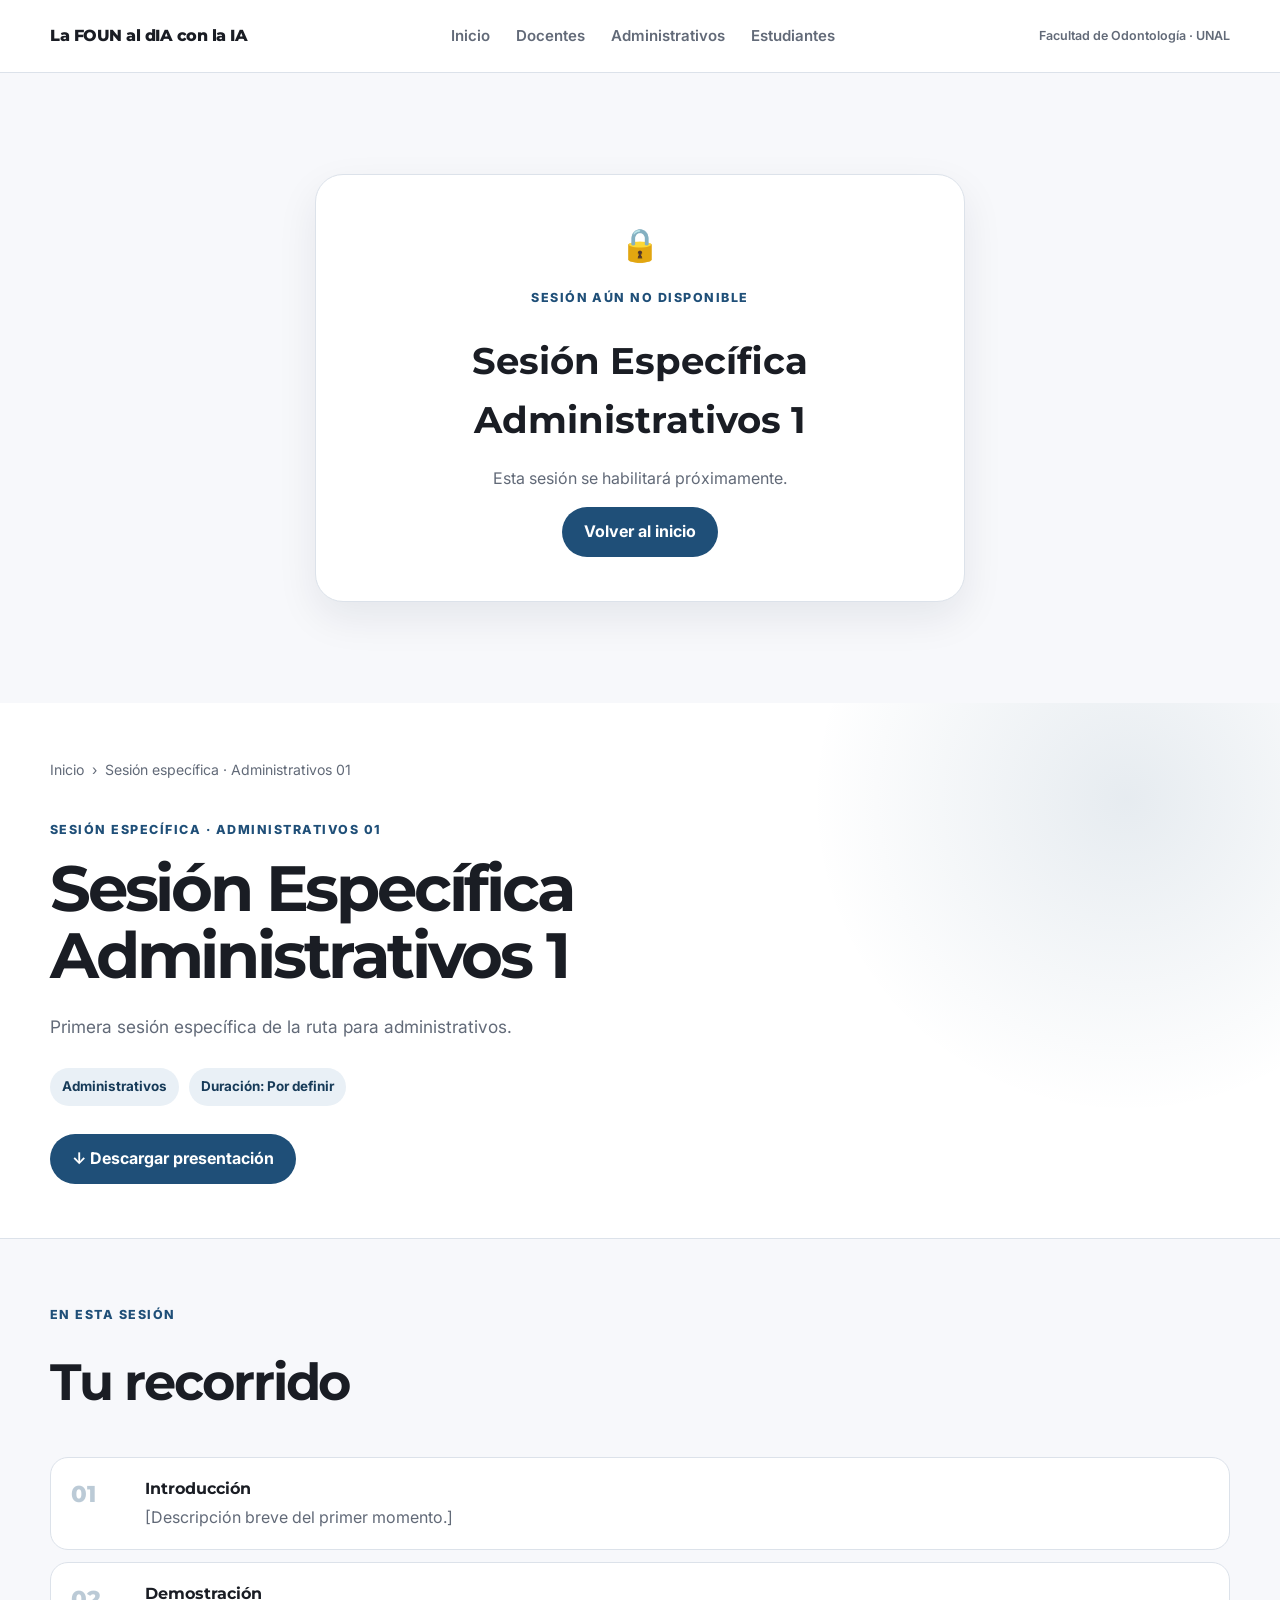
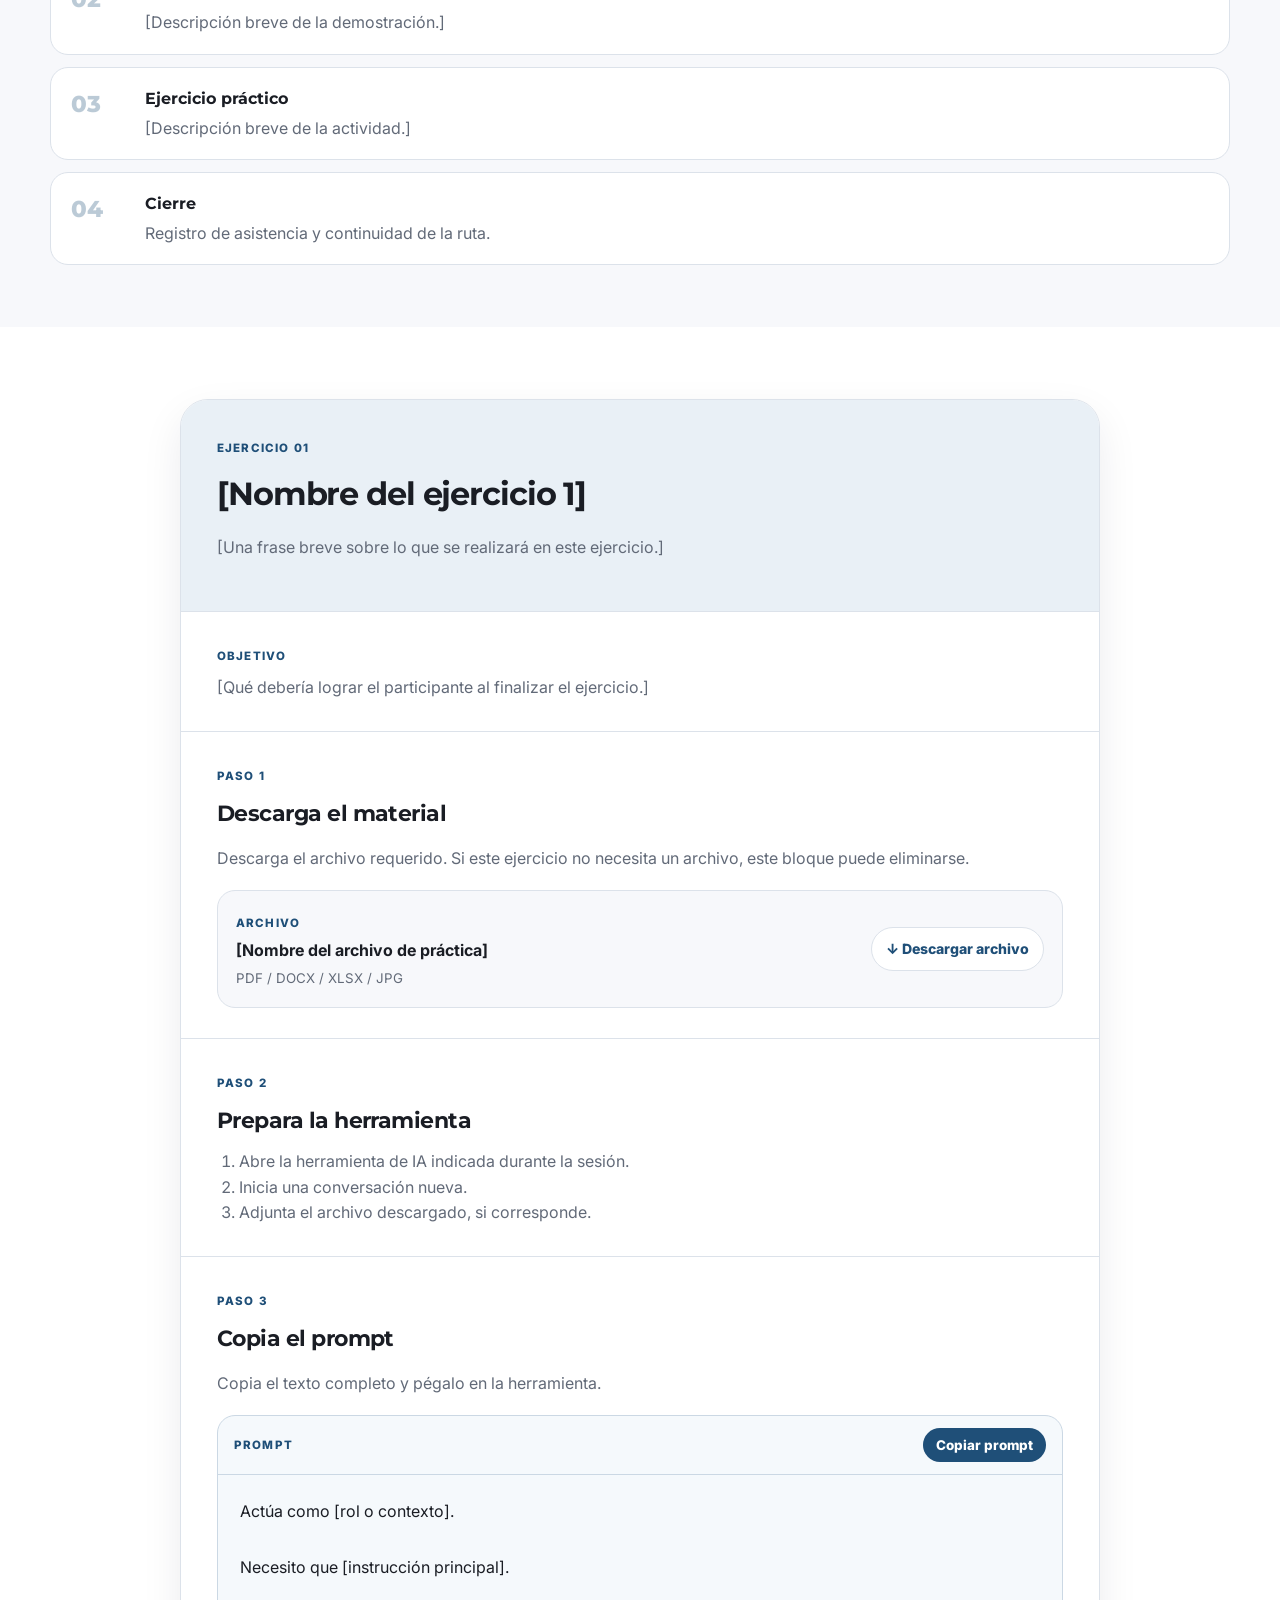
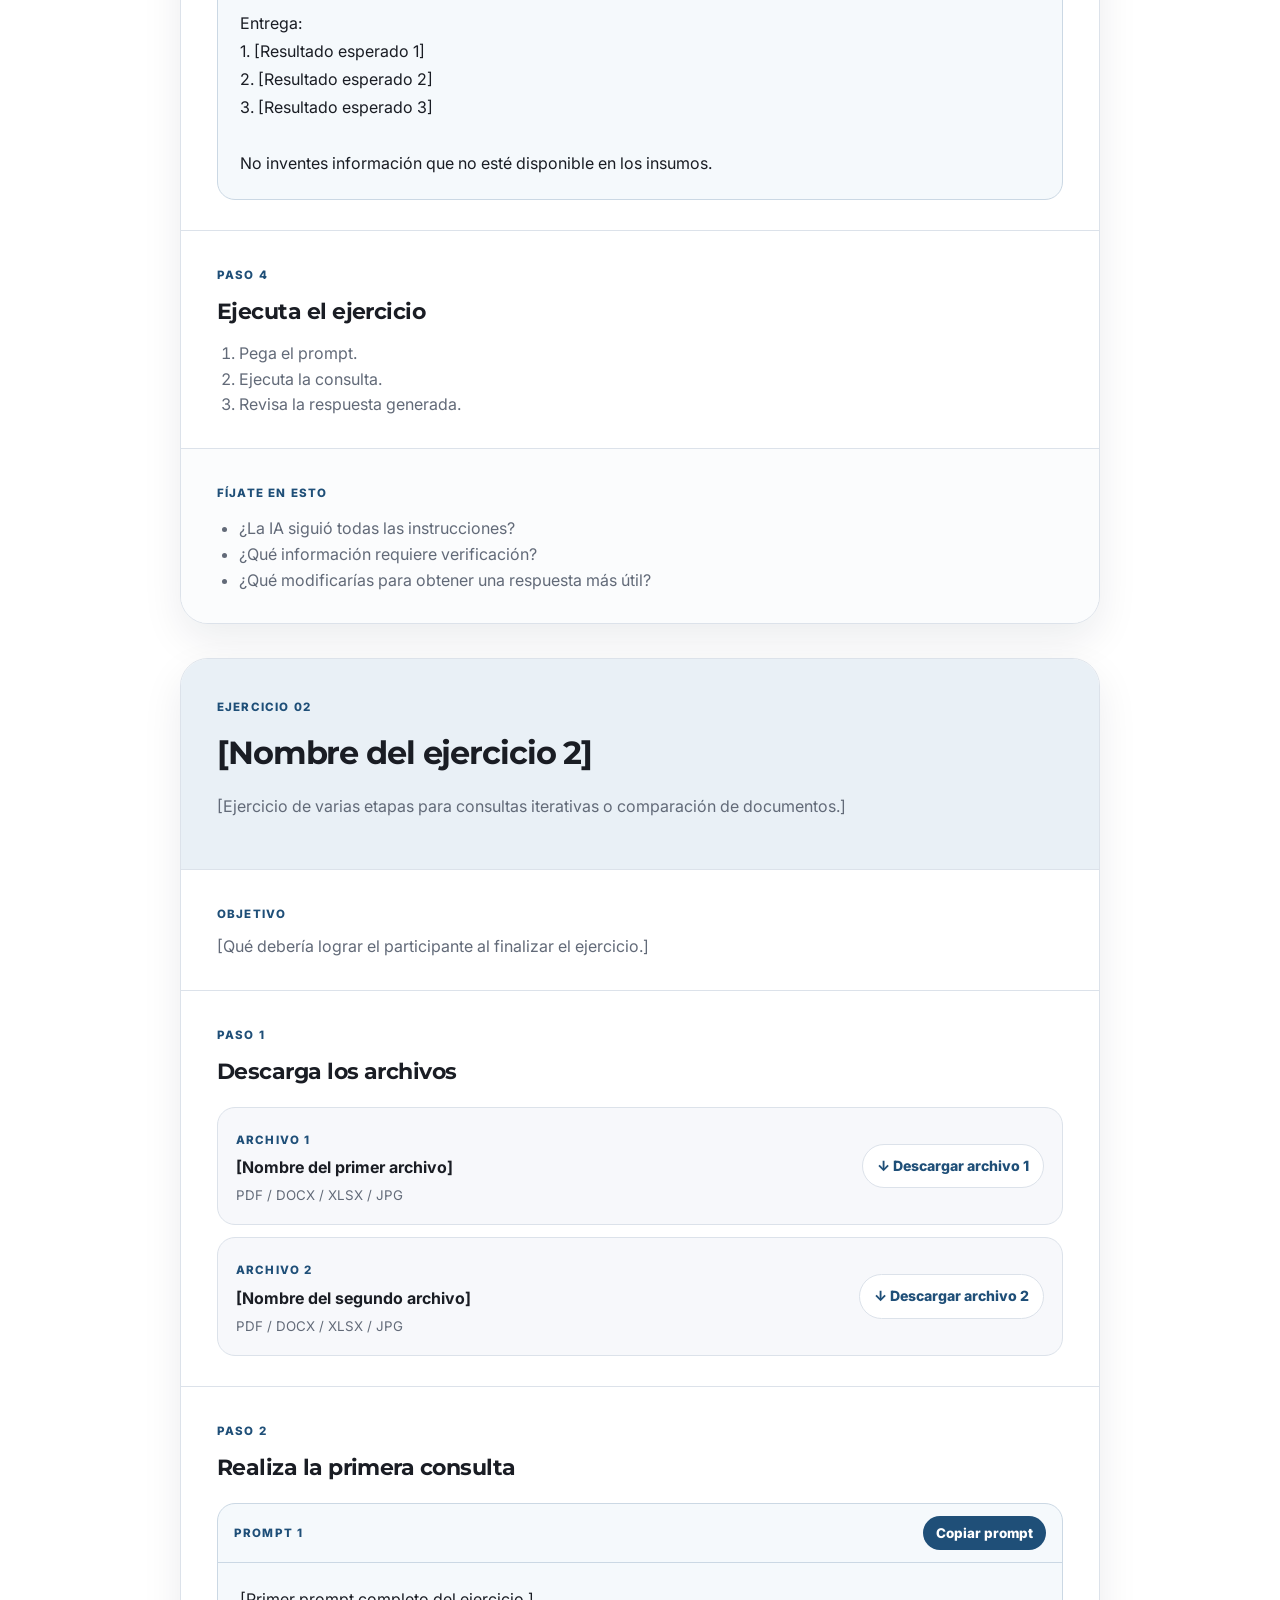
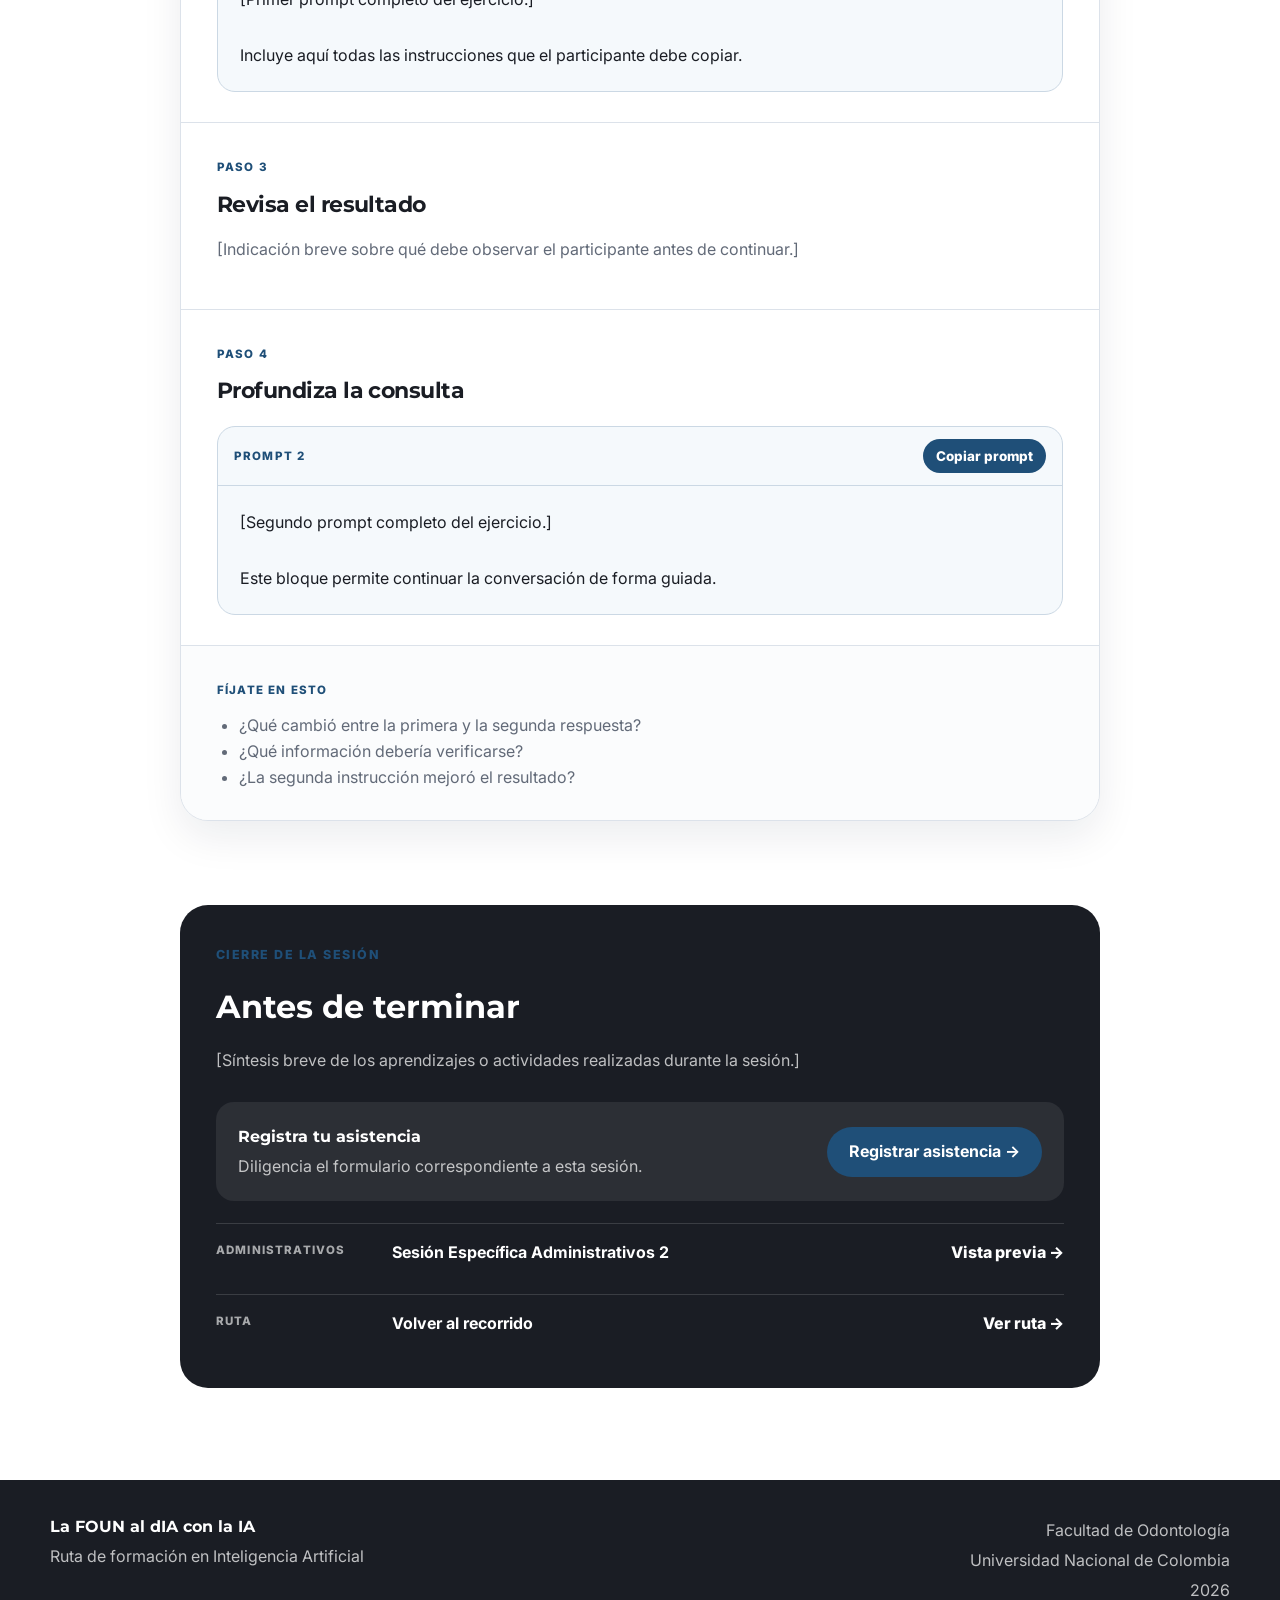
==== administrativos-1.html @ ddb47764 "Add files via upload" ====
<!DOCTYPE html>
<html lang="es">
<head>
  <meta charset="UTF-8">
  <meta name="viewport" content="width=device-width, initial-scale=1.0">
  <meta name="description" content="Sesión Específica Administrativos 1 - La FOUN al dIA con la IA">
  <title>Sesión Específica Administrativos 1 | La FOUN al dIA con la IA</title>
  <link rel="preconnect" href="https://fonts.googleapis.com">
  <link rel="preconnect" href="https://fonts.gstatic.com" crossorigin>
  <link href="https://fonts.googleapis.com/css2?family=Inter:wght@400;500;600;700&family=Montserrat:wght@600;700;800&display=swap" rel="stylesheet">
  <link rel="stylesheet" href="styles.css">
</head>
<body>

<header class="site-header">
  <div class="container header-inner">
    <a class="brand" href="index.html"><span class="brand-main">La FOUN al dIA con la IA</span></a>
    <button class="menu-toggle" type="button" aria-expanded="false" aria-controls="main-nav">
      <span class="sr-only">Abrir menú</span><span></span><span></span><span></span>
    </button>
    <nav id="main-nav" class="main-nav" aria-label="Navegación principal">
      <a href="index.html" >Inicio</a>
      <a href="docentes.html" >Docentes</a>
      <a href="administrativos.html" >Administrativos</a>
      <a href="estudiantes.html" >Estudiantes</a>
    </nav>
    <div class="institution">Facultad de Odontología · UNAL</div>
  </div>
</header>

<main class="session-page" data-session-page="administrativos-1">
  <div id="locked-session-message" class="locked-page-message" hidden>
    <div class="locked-page-card">
      <span class="locked-icon">🔒</span>
      <span class="eyebrow">Sesión aún no disponible</span>
      <h1 id="locked-session-title">Sesión Específica Administrativos 1</h1>
      <p id="locked-session-date">Esta sesión se habilitará próximamente.</p>
      <a href="index.html" class="button button-primary">Volver al inicio</a>
    </div>
  </div>

  <div id="session-content">
    <section class="session-hero">
      <div class="container">
        <nav class="breadcrumbs"><a href="index.html">Inicio</a><span>›</span><span>Sesión específica · Administrativos 01</span></nav>
        <span class="eyebrow">Sesión específica · Administrativos 01</span>
        <h1>Sesión Específica Administrativos 1</h1>
        <p>Primera sesión específica de la ruta para administrativos.</p>
        <div class="session-hero-meta"><span>Administrativos</span><span>Duración: Por definir</span></div>
        <a class="button button-primary" href="assets/presentations/administrativos-1.pdf" download>↓ Descargar presentación</a>
      </div>
    </section>

    <section class="session-outline">
      <div class="container">
        <div class="section-heading compact"><span class="eyebrow">En esta sesión</span><h2>Tu recorrido</h2></div>
        <div class="outline-list">
          <div class="outline-item"><span>01</span><div><strong>Introducción</strong><p>[Descripción breve del primer momento.]</p></div></div>
          <div class="outline-item"><span>02</span><div><strong>Demostración</strong><p>[Descripción breve de la demostración.]</p></div></div>
          <div class="outline-item"><span>03</span><div><strong>Ejercicio práctico</strong><p>[Descripción breve de la actividad.]</p></div></div>
          <div class="outline-item"><span>04</span><div><strong>Cierre</strong><p>Registro de asistencia y continuidad de la ruta.</p></div></div>
        </div>
      </div>
    </section>

    <section class="exercise-section">
      <div class="container exercise-stack">
        
<article class="exercise-card">
  <header class="exercise-header">
    <span class="exercise-label">EJERCICIO 01</span>
    <h2>[Nombre del ejercicio 1]</h2>
    <p>[Una frase breve sobre lo que se realizará en este ejercicio.]</p>
  </header>

  <div class="exercise-objective">
    <span class="step-kicker">Objetivo</span>
    <p>[Qué debería lograr el participante al finalizar el ejercicio.]</p>
  </div>

  <div class="exercise-step">
    <span class="step-number">Paso 1</span>
    <h3>Descarga el material</h3>
    <p>Descarga el archivo requerido. Si este ejercicio no necesita un archivo, este bloque puede eliminarse.</p>
    <div class="download-list">
      <div class="download-card">
        <div><span class="file-type">ARCHIVO</span><strong>[Nombre del archivo de práctica]</strong><small>PDF / DOCX / XLSX / JPG</small></div>
        <a class="download-button" href="assets/files/administrativos-1-ejercicio-1.pdf" download>↓ Descargar archivo</a>
      </div>
    </div>
  </div>

  <div class="exercise-step">
    <span class="step-number">Paso 2</span>
    <h3>Prepara la herramienta</h3>
    <ol><li>Abre la herramienta de IA indicada durante la sesión.</li><li>Inicia una conversación nueva.</li><li>Adjunta el archivo descargado, si corresponde.</li></ol>
  </div>

  <div class="exercise-step">
    <span class="step-number">Paso 3</span>
    <h3>Copia el prompt</h3>
    <p>Copia el texto completo y pégalo en la herramienta.</p>
    <div class="prompt-block">
      <div class="prompt-topbar"><span>PROMPT</span><button class="copy-prompt" type="button" data-copy-target="administrativos-1-p1">Copiar prompt</button></div>
      <div id="administrativos-1-p1" class="prompt-text">Actúa como [rol o contexto].

Necesito que [instrucción principal].

Entrega:
1. [Resultado esperado 1]
2. [Resultado esperado 2]
3. [Resultado esperado 3]

No inventes información que no esté disponible en los insumos.</div>
    </div>
  </div>

  <div class="exercise-step">
    <span class="step-number">Paso 4</span>
    <h3>Ejecuta el ejercicio</h3>
    <ol><li>Pega el prompt.</li><li>Ejecuta la consulta.</li><li>Revisa la respuesta generada.</li></ol>
  </div>

  <aside class="reflection-box">
    <span class="step-kicker">Fíjate en esto</span>
    <ul><li>¿La IA siguió todas las instrucciones?</li><li>¿Qué información requiere verificación?</li><li>¿Qué modificarías para obtener una respuesta más útil?</li></ul>
  </aside>
</article>

        
<article class="exercise-card">
  <header class="exercise-header">
    <span class="exercise-label">EJERCICIO 02</span>
    <h2>[Nombre del ejercicio 2]</h2>
    <p>[Ejercicio de varias etapas para consultas iterativas o comparación de documentos.]</p>
  </header>

  <div class="exercise-objective">
    <span class="step-kicker">Objetivo</span>
    <p>[Qué debería lograr el participante al finalizar el ejercicio.]</p>
  </div>

  <div class="exercise-step">
    <span class="step-number">Paso 1</span>
    <h3>Descarga los archivos</h3>
    <div class="download-list">
      <div class="download-card">
        <div><span class="file-type">ARCHIVO 1</span><strong>[Nombre del primer archivo]</strong><small>PDF / DOCX / XLSX / JPG</small></div>
        <a class="download-button" href="assets/files/administrativos-1-ejercicio-2-archivo-1.pdf" download>↓ Descargar archivo 1</a>
      </div>
      <div class="download-card">
        <div><span class="file-type">ARCHIVO 2</span><strong>[Nombre del segundo archivo]</strong><small>PDF / DOCX / XLSX / JPG</small></div>
        <a class="download-button" href="assets/files/administrativos-1-ejercicio-2-archivo-2.pdf" download>↓ Descargar archivo 2</a>
      </div>
    </div>
  </div>

  <div class="exercise-step">
    <span class="step-number">Paso 2</span>
    <h3>Realiza la primera consulta</h3>
    <div class="prompt-block">
      <div class="prompt-topbar"><span>PROMPT 1</span><button class="copy-prompt" type="button" data-copy-target="administrativos-1-p2-a">Copiar prompt</button></div>
      <div id="administrativos-1-p2-a" class="prompt-text">[Primer prompt completo del ejercicio.]

Incluye aquí todas las instrucciones que el participante debe copiar.</div>
    </div>
  </div>

  <div class="exercise-step">
    <span class="step-number">Paso 3</span>
    <h3>Revisa el resultado</h3>
    <p>[Indicación breve sobre qué debe observar el participante antes de continuar.]</p>
  </div>

  <div class="exercise-step">
    <span class="step-number">Paso 4</span>
    <h3>Profundiza la consulta</h3>
    <div class="prompt-block">
      <div class="prompt-topbar"><span>PROMPT 2</span><button class="copy-prompt" type="button" data-copy-target="administrativos-1-p2-b">Copiar prompt</button></div>
      <div id="administrativos-1-p2-b" class="prompt-text">[Segundo prompt completo del ejercicio.]

Este bloque permite continuar la conversación de forma guiada.</div>
    </div>
  </div>

  <aside class="reflection-box">
    <span class="step-kicker">Fíjate en esto</span>
    <ul><li>¿Qué cambió entre la primera y la segunda respuesta?</li><li>¿Qué información debería verificarse?</li><li>¿La segunda instrucción mejoró el resultado?</li></ul>
  </aside>
</article>

      </div>
    </section>

    <section class="session-close">
      <div class="container">
        <div class="close-card">
          <span class="eyebrow">Cierre de la sesión</span>
          <h2>Antes de terminar</h2>
          <p>[Síntesis breve de los aprendizajes o actividades realizadas durante la sesión.]</p>

          <div class="attendance-box">
            <div><strong>Registra tu asistencia</strong><p>Diligencia el formulario correspondiente a esta sesión.</p></div>
            <a class="button button-primary" href="#" target="_blank" rel="noopener">Registrar asistencia →</a>
          </div>

          <div class="continue-options" id="continue-options"></div>
        </div>
      </div>
    </section>
  </div>
</main>

<footer class="site-footer">
  <div class="container footer-inner">
    <div>
      <strong>La FOUN al dIA con la IA</strong>
      <p>Ruta de formación en Inteligencia Artificial</p>
    </div>
    <div class="footer-meta">
      <p>Facultad de Odontología</p>
      <p>Universidad Nacional de Colombia</p>
      <p>2026</p>
    </div>
  </div>
</footer>

<script src="site-config.js"></script>
<script src="main.js"></script>
</body></html>
---- styles.css ----
:root {
  --bg:#f7f8fb; --surface:#fff; --surface-soft:#eef2f7; --text:#1a1d24; --muted:#626a78; --line:#dce2ea;
  --brand:#1f4f78; --brand-dark:#173b59; --brand-soft:#e9f0f6;
  --route-docentes:#3c6282; --route-admin:#5f6875; --route-estudiantes:#416f66;
  --radius-lg:28px; --radius-md:18px; --radius-sm:12px; --shadow-soft:0 16px 40px rgba(19,31,45,.08); --max-width:1180px;
}
*{box-sizing:border-box} html{scroll-behavior:smooth} body{margin:0;font-family:"Inter",sans-serif;color:var(--text);background:var(--bg);line-height:1.6}
a{color:inherit;text-decoration:none} button,a{-webkit-tap-highlight-color:transparent}.container{width:min(var(--max-width),calc(100% - 40px));margin:0 auto}
.site-header{position:sticky;top:0;z-index:100;background:rgba(255,255,255,.94);backdrop-filter:blur(14px);border-bottom:1px solid var(--line)}
.header-inner{min-height:72px;display:grid;grid-template-columns:auto 1fr auto;align-items:center;gap:32px}
.brand-main{font-family:"Montserrat",sans-serif;font-weight:800;letter-spacing:-.03em}.main-nav{display:flex;justify-content:center;gap:26px}
.main-nav a{font-size:.94rem;font-weight:600;color:var(--muted)}.main-nav a:hover,.main-nav a.active{color:var(--brand)}
.institution{font-size:.78rem;font-weight:600;color:var(--muted);white-space:nowrap}.menu-toggle{display:none;border:0;background:transparent;padding:8px;cursor:pointer}
.menu-toggle span:not(.sr-only){width:24px;height:2px;display:block;margin:5px 0;background:var(--text)}
.sr-only{position:absolute;width:1px;height:1px;padding:0;margin:-1px;overflow:hidden;clip:rect(0,0,0,0);white-space:nowrap;border:0}
.eyebrow{display:inline-block;margin-bottom:16px;font-size:.78rem;font-weight:800;letter-spacing:.12em;text-transform:uppercase;color:var(--brand)}
.button{display:inline-flex;align-items:center;justify-content:center;gap:10px;min-height:50px;padding:0 22px;border-radius:999px;font-weight:700;transition:.2s}
.button-primary{background:var(--brand);color:#fff}.button-primary:hover{background:var(--brand-dark);transform:translateY(-2px)}
.hero{padding:84px 0 72px;overflow:hidden}.hero-grid{display:grid;grid-template-columns:1.1fr .9fr;align-items:center;gap:72px}
.hero h1,.section-heading h2,.route-card h3{font-family:"Montserrat",sans-serif}.hero h1{max-width:720px;margin:0;font-size:clamp(3rem,6vw,5.8rem);line-height:.98;letter-spacing:-.055em}
.hero h1 span{color:var(--brand)}.hero p{max-width:680px;margin:28px 0 32px;font-size:1.12rem;color:var(--muted)}
.hero-visual{position:relative;min-height:430px;display:grid;place-items:center}.visual-card{position:relative;z-index:2;width:min(340px,84%);min-height:250px;padding:36px;display:flex;flex-direction:column;justify-content:center;border-radius:var(--radius-lg);background:var(--surface);box-shadow:var(--shadow-soft);border:1px solid var(--line)}
.visual-card strong{font-family:"Montserrat",sans-serif;font-size:2rem;line-height:1.15}.visual-kicker{margin-bottom:24px;font-size:.74rem;font-weight:800;letter-spacing:.12em;text-transform:uppercase;color:var(--brand)}
.visual-orbit{position:absolute;border:1px solid rgba(31,79,120,.18);border-radius:50%}.orbit-one{width:370px;height:370px}.orbit-two{width:490px;height:490px}
.visual-dot{position:absolute;border-radius:50%;background:var(--brand)}.dot-one{width:22px;height:22px;top:18%;right:19%}.dot-two{width:14px;height:14px;bottom:21%;left:18%;opacity:.75}.dot-three{width:9px;height:9px;top:34%;left:10%;opacity:.45}
.routes-section{padding:76px 0 96px;background:var(--surface)}.section-heading{max-width:720px;margin-bottom:42px}.section-heading h2{margin:0 0 14px;font-size:clamp(2.2rem,4vw,3.4rem);letter-spacing:-.04em}.section-heading p{margin:0;color:var(--muted);font-size:1.05rem}
.routes-grid{display:grid;grid-template-columns:repeat(3,1fr);gap:22px}.route-card{min-height:360px;padding:30px;display:flex;flex-direction:column;justify-content:space-between;border-radius:var(--radius-lg);background:var(--surface);border:1px solid var(--line);box-shadow:0 10px 28px rgba(25,34,46,.05);transition:.2s}
.route-card:hover{transform:translateY(-5px);box-shadow:var(--shadow-soft)}.route-card::before{content:"";width:56px;height:5px;display:block;margin-bottom:24px;border-radius:999px;background:var(--brand)}
.route-docentes::before{background:var(--route-docentes)}.route-admin::before{background:var(--route-admin)}.route-estudiantes::before{background:var(--route-estudiantes)}
.route-label{font-size:.74rem;font-weight:800;letter-spacing:.12em;color:var(--muted)}.route-card h3{margin:12px 0 8px;font-size:1.55rem;letter-spacing:-.03em}.route-card p{color:var(--muted)}.route-card .session-count{margin:0 0 18px;font-weight:800;color:var(--text)}
.route-link{display:inline-flex;align-items:center;gap:8px;margin-top:26px;font-weight:800;color:var(--brand)}
.site-footer{padding:34px 0;background:var(--text);color:#fff}.footer-inner{display:flex;justify-content:space-between;align-items:flex-start;gap:40px}.footer-inner strong{font-family:"Montserrat",sans-serif}.footer-inner p{margin:4px 0;color:rgba(255,255,255,.72)}.footer-meta{text-align:right}
.route-hero{padding:56px 0 48px;background:var(--surface);border-bottom:1px solid var(--line)}.route-accent-docentes{background:radial-gradient(circle at 85% 15%,rgba(60,98,130,.12),transparent 28%),var(--surface)}
.route-accent-administrativos{background:radial-gradient(circle at 85% 15%,rgba(95,104,117,.12),transparent 28%),var(--surface)}.route-accent-estudiantes{background:radial-gradient(circle at 85% 15%,rgba(65,111,102,.12),transparent 28%),var(--surface)}
.breadcrumbs{display:flex;align-items:center;gap:8px;margin-bottom:34px;font-size:.88rem;color:var(--muted)}.breadcrumbs a:hover{color:var(--brand)}
.route-hero h1,.session-hero h1{max-width:900px;margin:0;font-family:"Montserrat",sans-serif;font-size:clamp(2.6rem,5vw,4.7rem);line-height:1.04;letter-spacing:-.05em}
.route-hero>.container>p,.session-hero>.container>p{max-width:760px;margin:24px 0 28px;color:var(--muted);font-size:1.08rem}.route-summary,.session-hero-meta{display:flex;flex-wrap:wrap;gap:10px}
.route-summary span,.session-hero-meta span{padding:8px 12px;border-radius:999px;background:var(--brand-soft);color:var(--brand-dark);font-size:.84rem;font-weight:700}
.journey-section{padding:70px 0 92px}.section-heading.compact{margin-bottom:34px}.session-list{display:flex;flex-direction:column;gap:18px}
.session-card{display:grid;grid-template-columns:72px minmax(0,1fr) auto;gap:24px;align-items:center;padding:26px 28px;background:var(--surface);border:1px solid var(--line);border-radius:var(--radius-md);box-shadow:0 8px 24px rgba(25,34,46,.04)}
.session-card.available{border-left:5px solid var(--brand)}.session-card.locked{background:#fbfcfd}.session-number{font-family:"Montserrat",sans-serif;font-size:2.2rem;font-weight:800;color:rgba(31,79,120,.22)}
.session-type{display:inline-block;margin-bottom:5px;font-size:.72rem;font-weight:800;letter-spacing:.1em;color:var(--brand);text-transform:uppercase}.session-content h3{margin:0 0 8px;font-family:"Montserrat",sans-serif;font-size:1.35rem;letter-spacing:-.025em}.session-content p{max-width:720px;margin:0;color:var(--muted)}
.session-meta{display:flex;flex-wrap:wrap;gap:14px;margin-top:16px;font-size:.84rem;color:var(--muted)}.status{font-weight:800}.status-available{color:#2d6a4f}.status-locked{color:var(--muted)}
.session-action{display:inline-flex;align-items:center;gap:8px;padding:11px 15px;border-radius:999px;font-size:.9rem;font-weight:800;color:var(--brand);background:var(--brand-soft);white-space:nowrap}.session-action.disabled{color:#8b929d;background:var(--surface-soft);cursor:default}
.session-hero{padding:56px 0 54px;background:radial-gradient(circle at 88% 18%,rgba(31,79,120,.11),transparent 26%),var(--surface);border-bottom:1px solid var(--line)}.session-hero-meta{margin-bottom:28px}
.session-outline{padding:62px 0;background:var(--bg)}.outline-list{display:flex;flex-direction:column;gap:12px}.outline-item{display:grid;grid-template-columns:56px 1fr;gap:18px;padding:18px 20px;align-items:start;border-radius:var(--radius-md);background:var(--surface);border:1px solid var(--line)}
.outline-item>span{font-family:"Montserrat",sans-serif;font-size:1.45rem;font-weight:800;color:rgba(31,79,120,.3)}.outline-item strong{font-family:"Montserrat",sans-serif}.outline-item p{margin:4px 0 0;color:var(--muted)}
.exercise-section{padding:72px 0 84px;background:var(--surface)}.exercise-stack{display:flex;flex-direction:column;gap:34px}.exercise-card{max-width:920px;width:100%;margin:0 auto;overflow:hidden;border:1px solid var(--line);border-radius:var(--radius-lg);background:var(--surface);box-shadow:var(--shadow-soft)}
.exercise-header{padding:34px 36px;background:var(--brand-soft)}.exercise-label,.step-kicker,.step-number,.file-type{display:inline-block;font-size:.72rem;font-weight:800;letter-spacing:.1em;text-transform:uppercase;color:var(--brand)}
.exercise-header h2{margin:8px 0;font-family:"Montserrat",sans-serif;font-size:2rem;letter-spacing:-.035em}.exercise-header p,.exercise-objective p,.exercise-step p,.exercise-step li,.reflection-box li{color:var(--muted)}
.exercise-objective,.exercise-step,.reflection-box{padding:30px 36px;border-top:1px solid var(--line)}.exercise-objective p{margin:8px 0 0}.exercise-step h3{margin:8px 0 10px;font-family:"Montserrat",sans-serif;font-size:1.35rem;letter-spacing:-.025em}
.exercise-step ol,.reflection-box ul{margin:12px 0 0;padding-left:22px}.download-list{display:flex;flex-direction:column;gap:12px;margin-top:18px}.download-card{display:flex;align-items:center;justify-content:space-between;gap:24px;padding:18px;border:1px solid var(--line);border-radius:var(--radius-md);background:var(--bg)}
.download-card strong,.download-card small{display:block}.download-card strong{margin:4px 0}.download-card small{color:var(--muted)}.download-button{padding:10px 14px;border:1px solid var(--line);border-radius:999px;background:var(--surface);color:var(--brand);font-size:.88rem;font-weight:800;white-space:nowrap}
.prompt-block{margin-top:18px;overflow:hidden;border:1px solid #cbd8e4;border-radius:var(--radius-md);background:#f5f9fc}.prompt-topbar{display:flex;justify-content:space-between;align-items:center;gap:16px;padding:12px 16px;border-bottom:1px solid #cbd8e4}.prompt-topbar>span{font-size:.72rem;font-weight:800;letter-spacing:.1em;color:var(--brand)}
.copy-prompt{border:0;border-radius:999px;padding:9px 13px;background:var(--brand);color:#fff;font-family:"Inter",sans-serif;font-size:.84rem;font-weight:800;cursor:pointer}.prompt-text{padding:22px;white-space:pre-line;color:var(--text);line-height:1.75}.reflection-box{background:#fbfcfd}
.session-close{padding:0 0 92px;background:var(--surface)}.close-card{max-width:920px;margin:0 auto;padding:36px;border-radius:var(--radius-lg);background:var(--text);color:#fff}.close-card h2{margin:0 0 10px;font-family:"Montserrat",sans-serif;font-size:2rem}.close-card>p,.attendance-box p{color:rgba(255,255,255,.72)}
.attendance-box{display:flex;align-items:center;justify-content:space-between;gap:28px;margin-top:28px;padding:22px;border-radius:var(--radius-md);background:rgba(255,255,255,.08)}.attendance-box strong{font-family:"Montserrat",sans-serif}.attendance-box p{margin:4px 0 0}
.continue-options{display:flex;flex-direction:column;gap:12px;margin-top:22px}.continue-options>div{display:grid;grid-template-columns:160px 1fr auto;gap:16px;align-items:center;padding:16px 0;border-top:1px solid rgba(255,255,255,.14)}.continue-options .session-type{color:rgba(255,255,255,.62)}.continue-options a{font-weight:800}
.locked-page-message{min-height:70vh;display:grid;place-items:center;padding:60px 20px}.locked-page-card{max-width:650px;text-align:center;background:#fff;border:1px solid var(--line);border-radius:var(--radius-lg);padding:44px;box-shadow:var(--shadow-soft)}.locked-page-card h1{font-family:"Montserrat",sans-serif;font-size:2.3rem;margin:8px 0 12px}.locked-page-card p{color:var(--muted)}.locked-icon{font-size:2rem;display:block;margin-bottom:14px}
@media(max-width:960px){.header-inner{grid-template-columns:1fr auto}.institution{display:none}.menu-toggle{display:block}.main-nav{position:absolute;top:72px;left:0;right:0;display:none;flex-direction:column;gap:0;padding:12px 20px 18px;background:#fff;border-bottom:1px solid var(--line)}.main-nav.is-open{display:flex}.main-nav a{padding:12px 0}.hero-grid{grid-template-columns:1fr;gap:36px}.hero-visual{min-height:330px}.orbit-one{width:280px;height:280px}.orbit-two{width:360px;height:360px}.routes-grid{grid-template-columns:1fr}.route-card{min-height:280px}}
@media(max-width:820px){.session-card{grid-template-columns:54px minmax(0,1fr)}.session-action{grid-column:2;justify-self:start}}
@media(max-width:700px){.exercise-header,.exercise-objective,.exercise-step,.reflection-box,.close-card{padding:24px}.download-card,.attendance-box{flex-direction:column;align-items:stretch}.download-button,.attendance-box .button{width:100%;justify-content:center;text-align:center}.prompt-topbar{align-items:stretch;flex-direction:column}.copy-prompt{width:100%}.continue-options>div{grid-template-columns:1fr;gap:5px}}
@media(max-width:640px){.container{width:min(100% - 28px,var(--max-width))}.hero{padding:54px 0 44px}.hero h1{font-size:clamp(2.6rem,14vw,4.2rem)}.hero p{font-size:1rem}.hero-visual{min-height:280px}.visual-card{min-height:220px;padding:28px}.visual-card strong{font-size:1.6rem}.routes-section{padding:58px 0 70px}.route-card{padding:24px}.footer-inner{flex-direction:column}.footer-meta{text-align:left}.route-hero,.session-hero{padding:42px 0 38px}.breadcrumbs{margin-bottom:24px}.journey-section{padding:50px 0 66px}.session-card{grid-template-columns:1fr;gap:14px;padding:22px}.session-number{font-size:1.7rem}.session-action{grid-column:auto;width:100%;justify-content:center}}
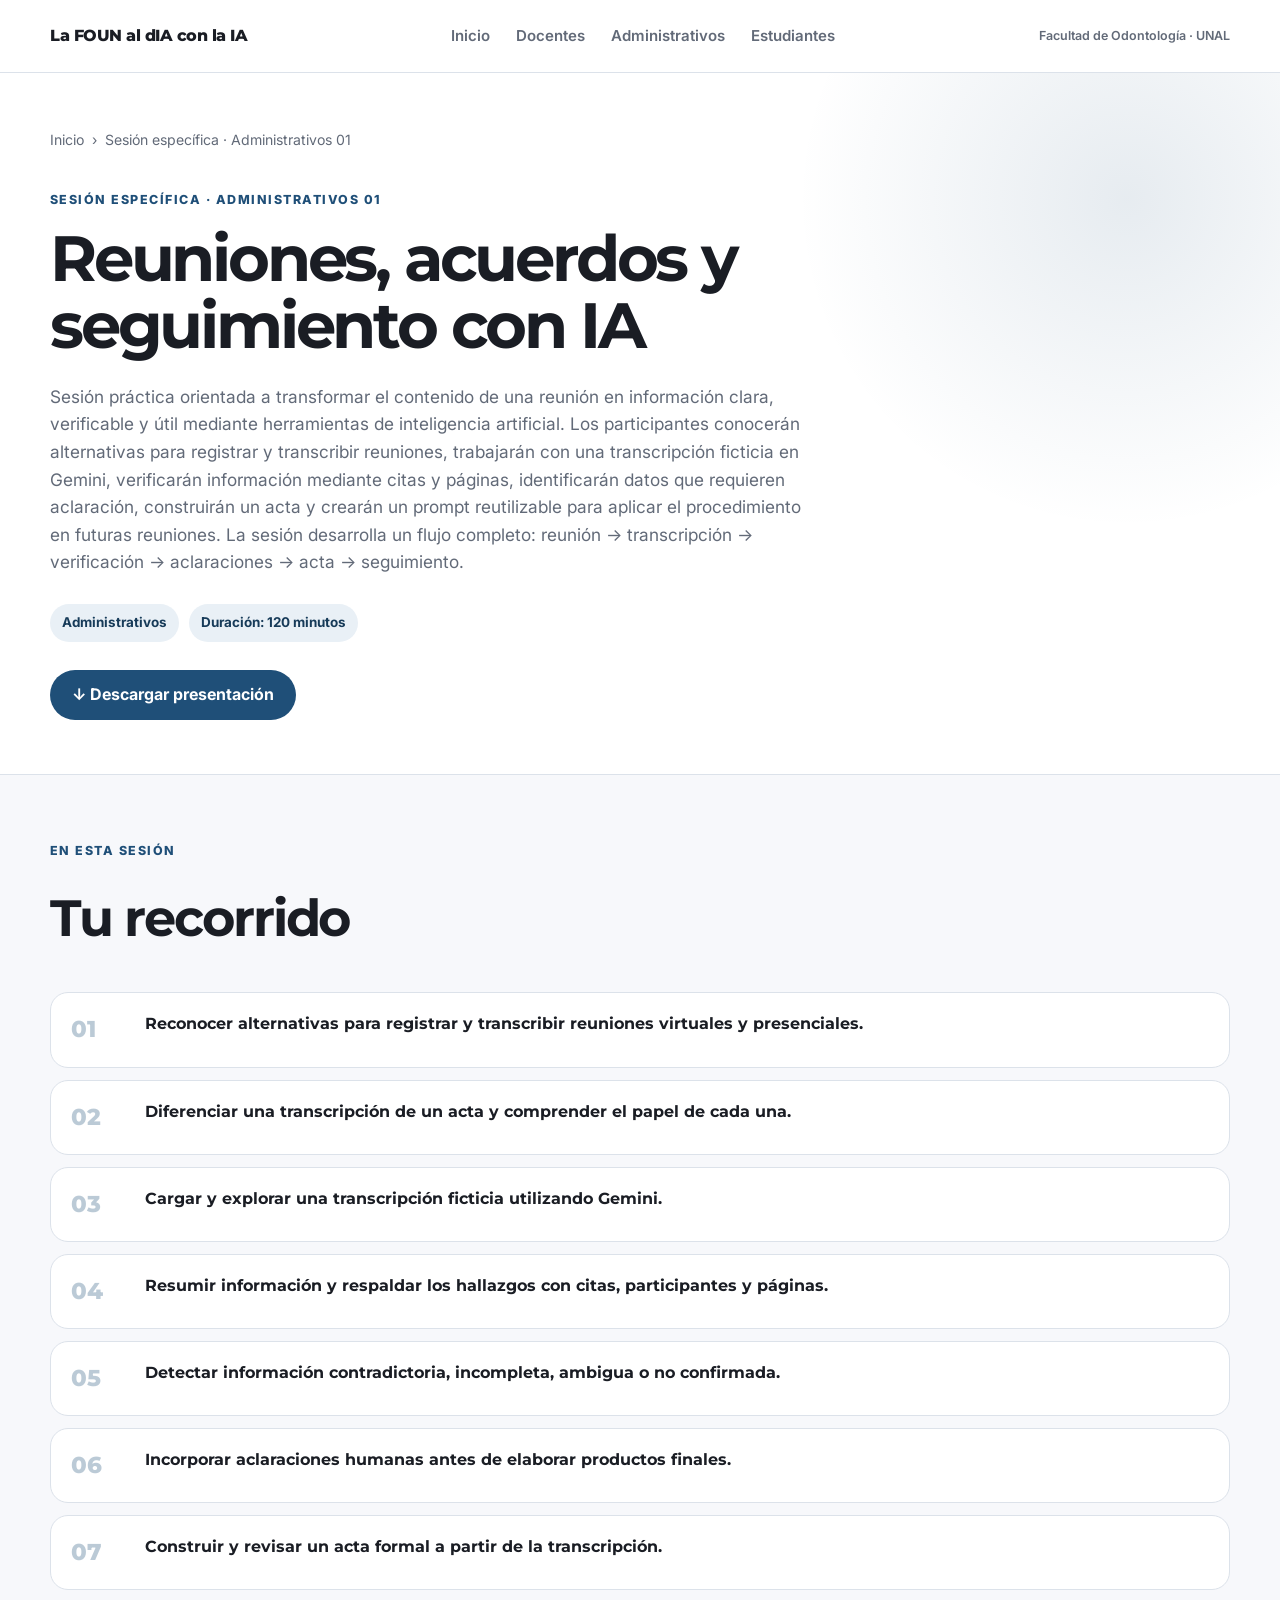
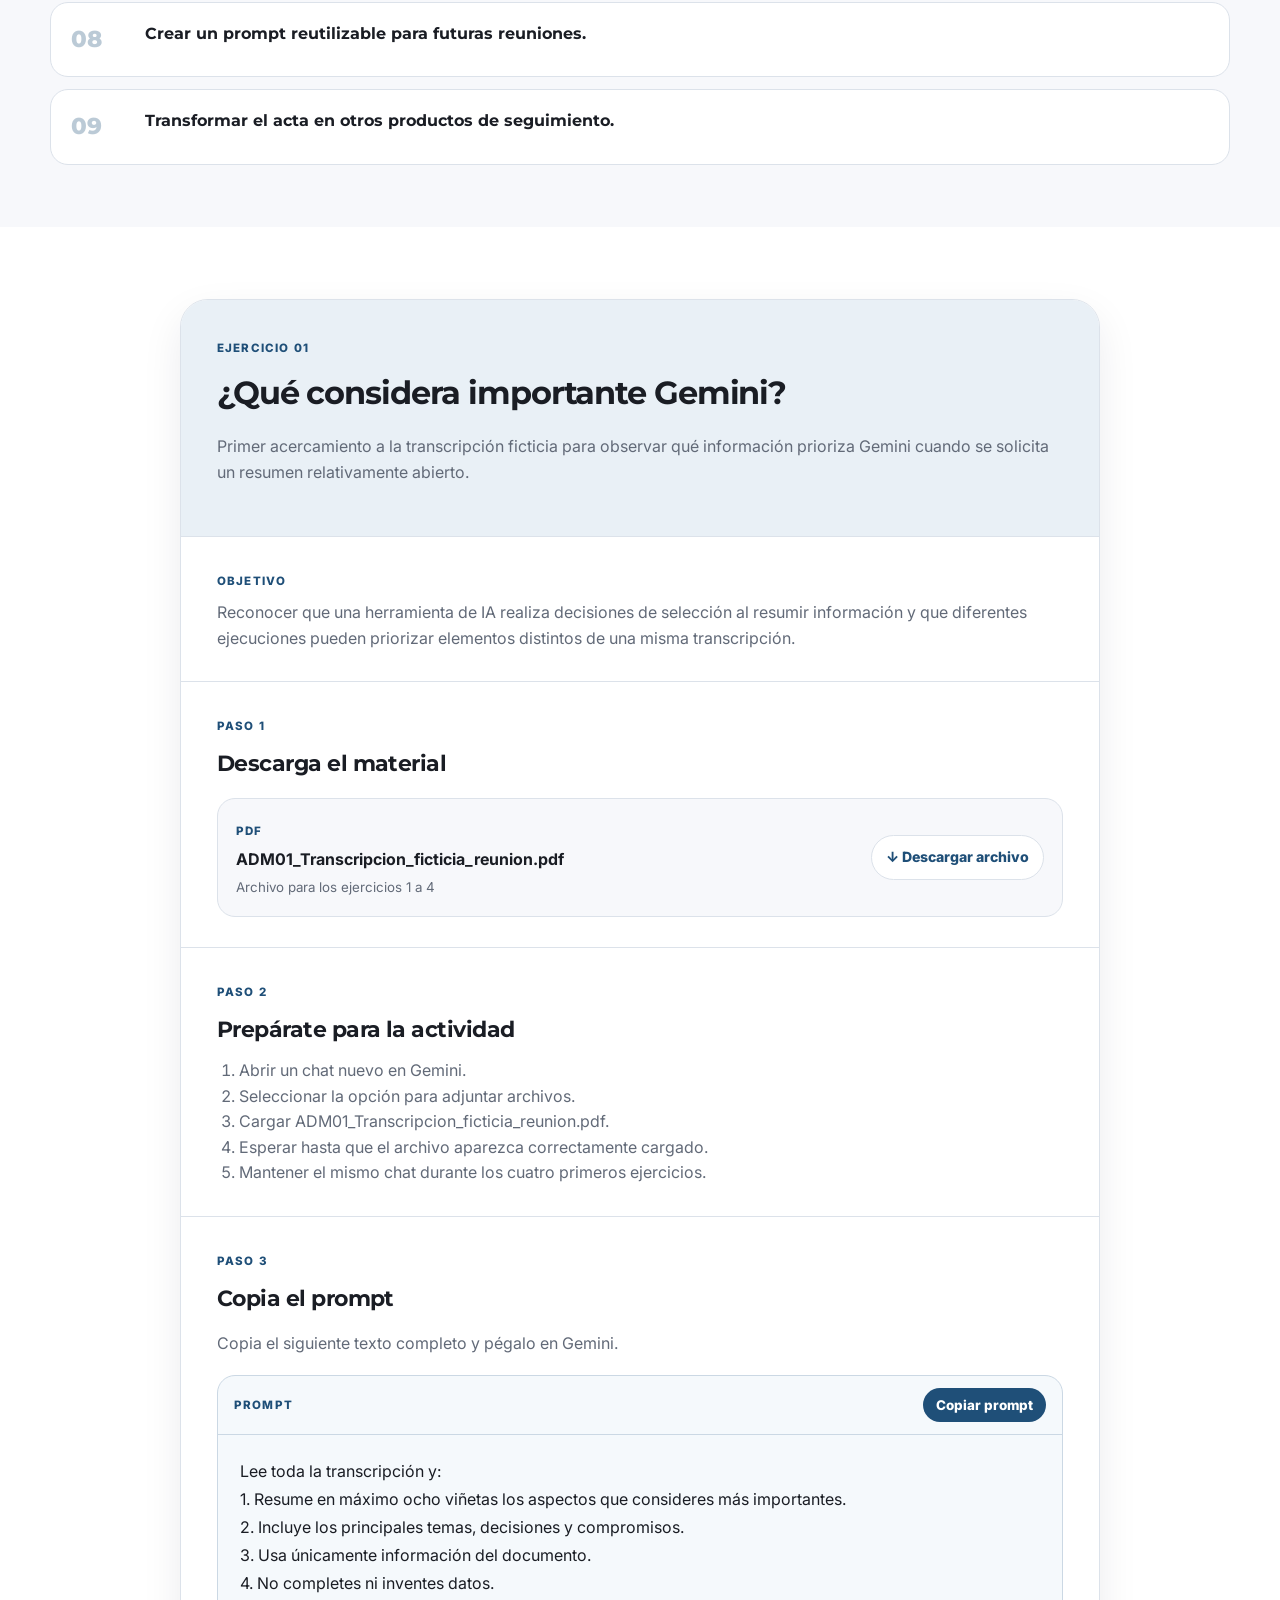
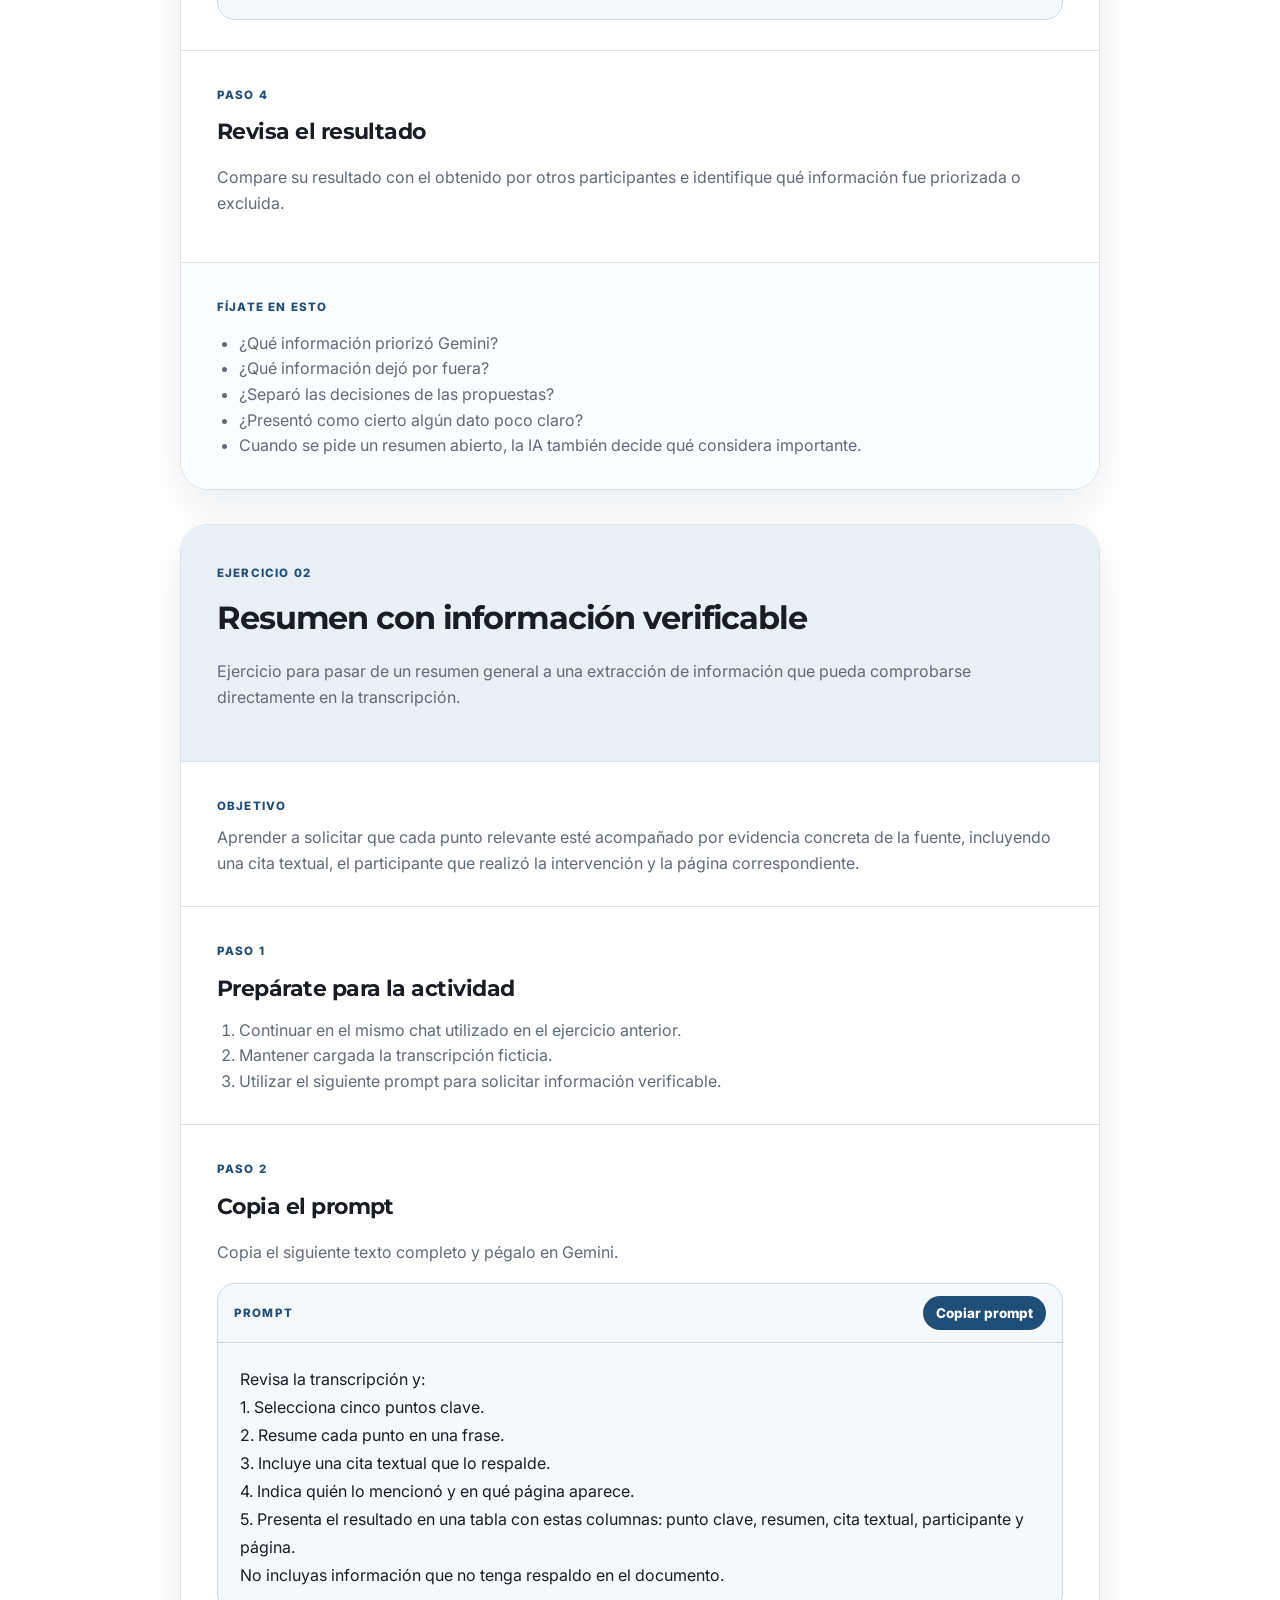
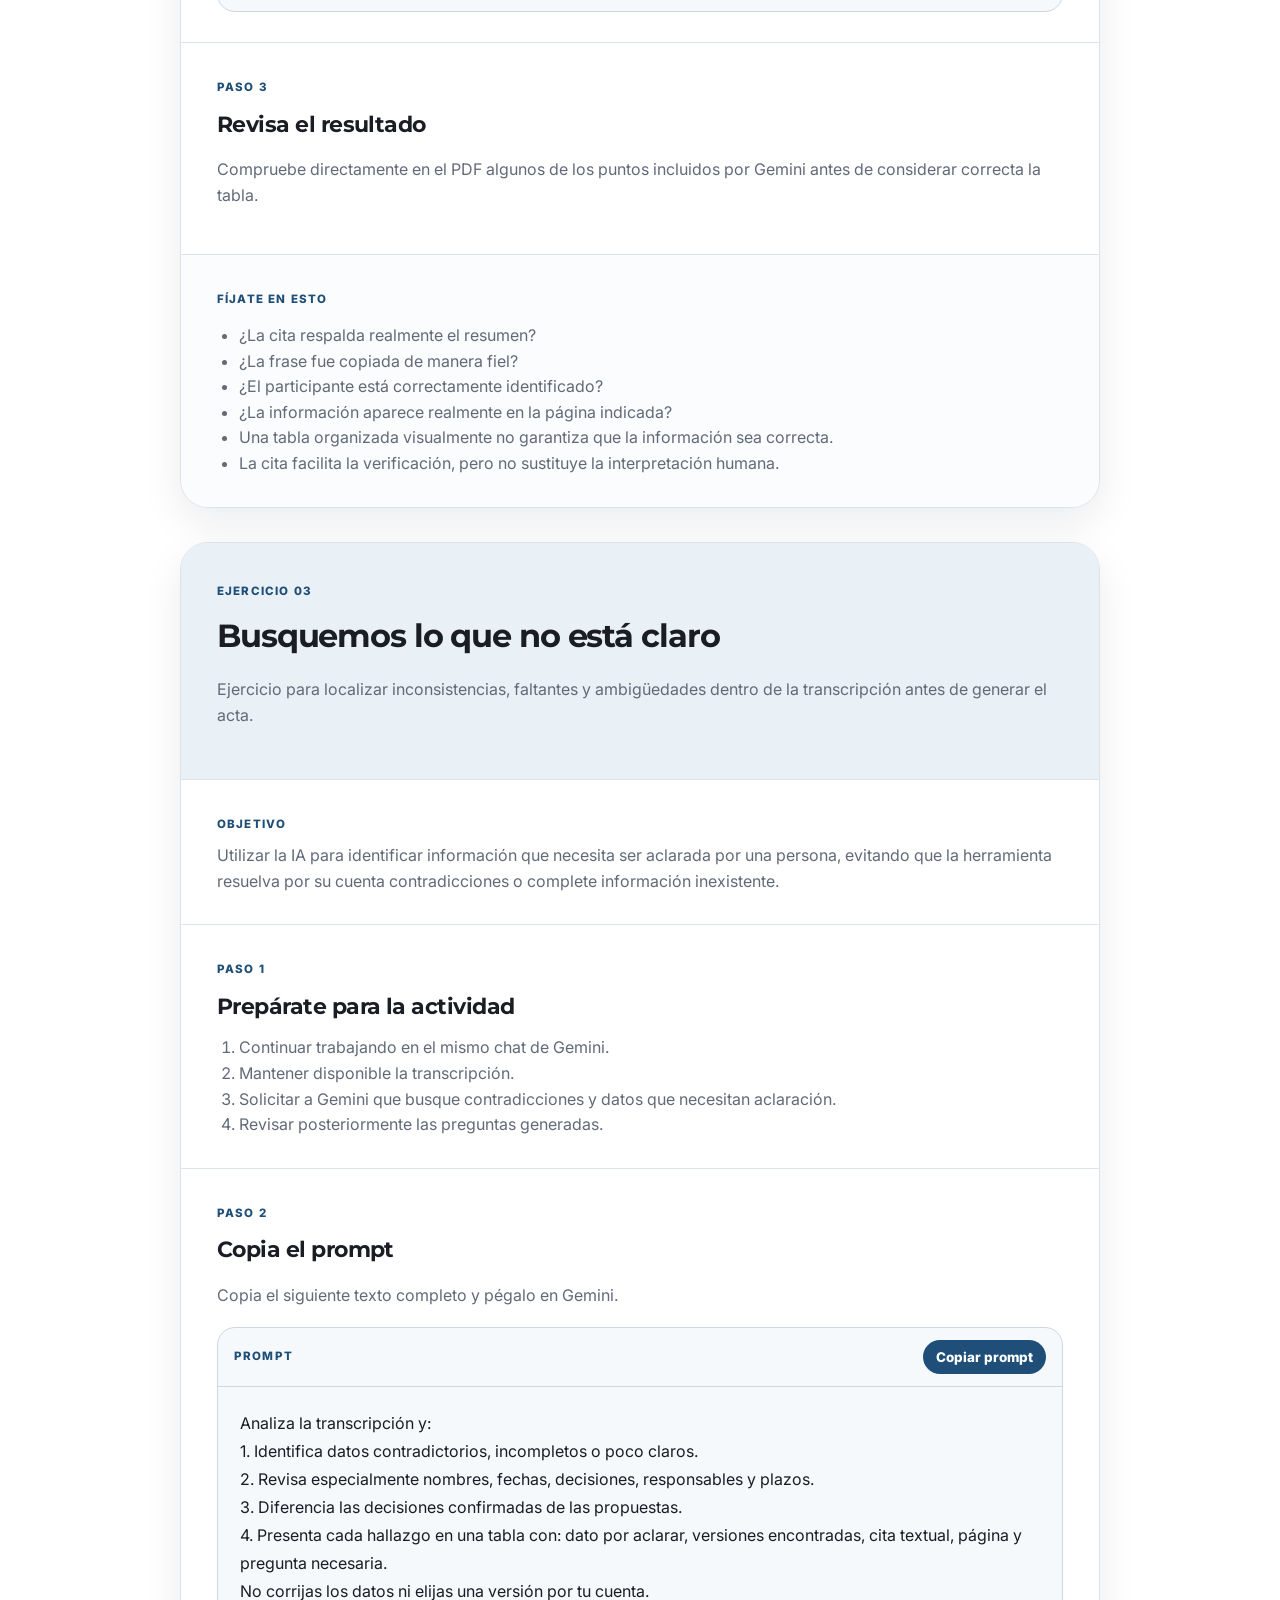
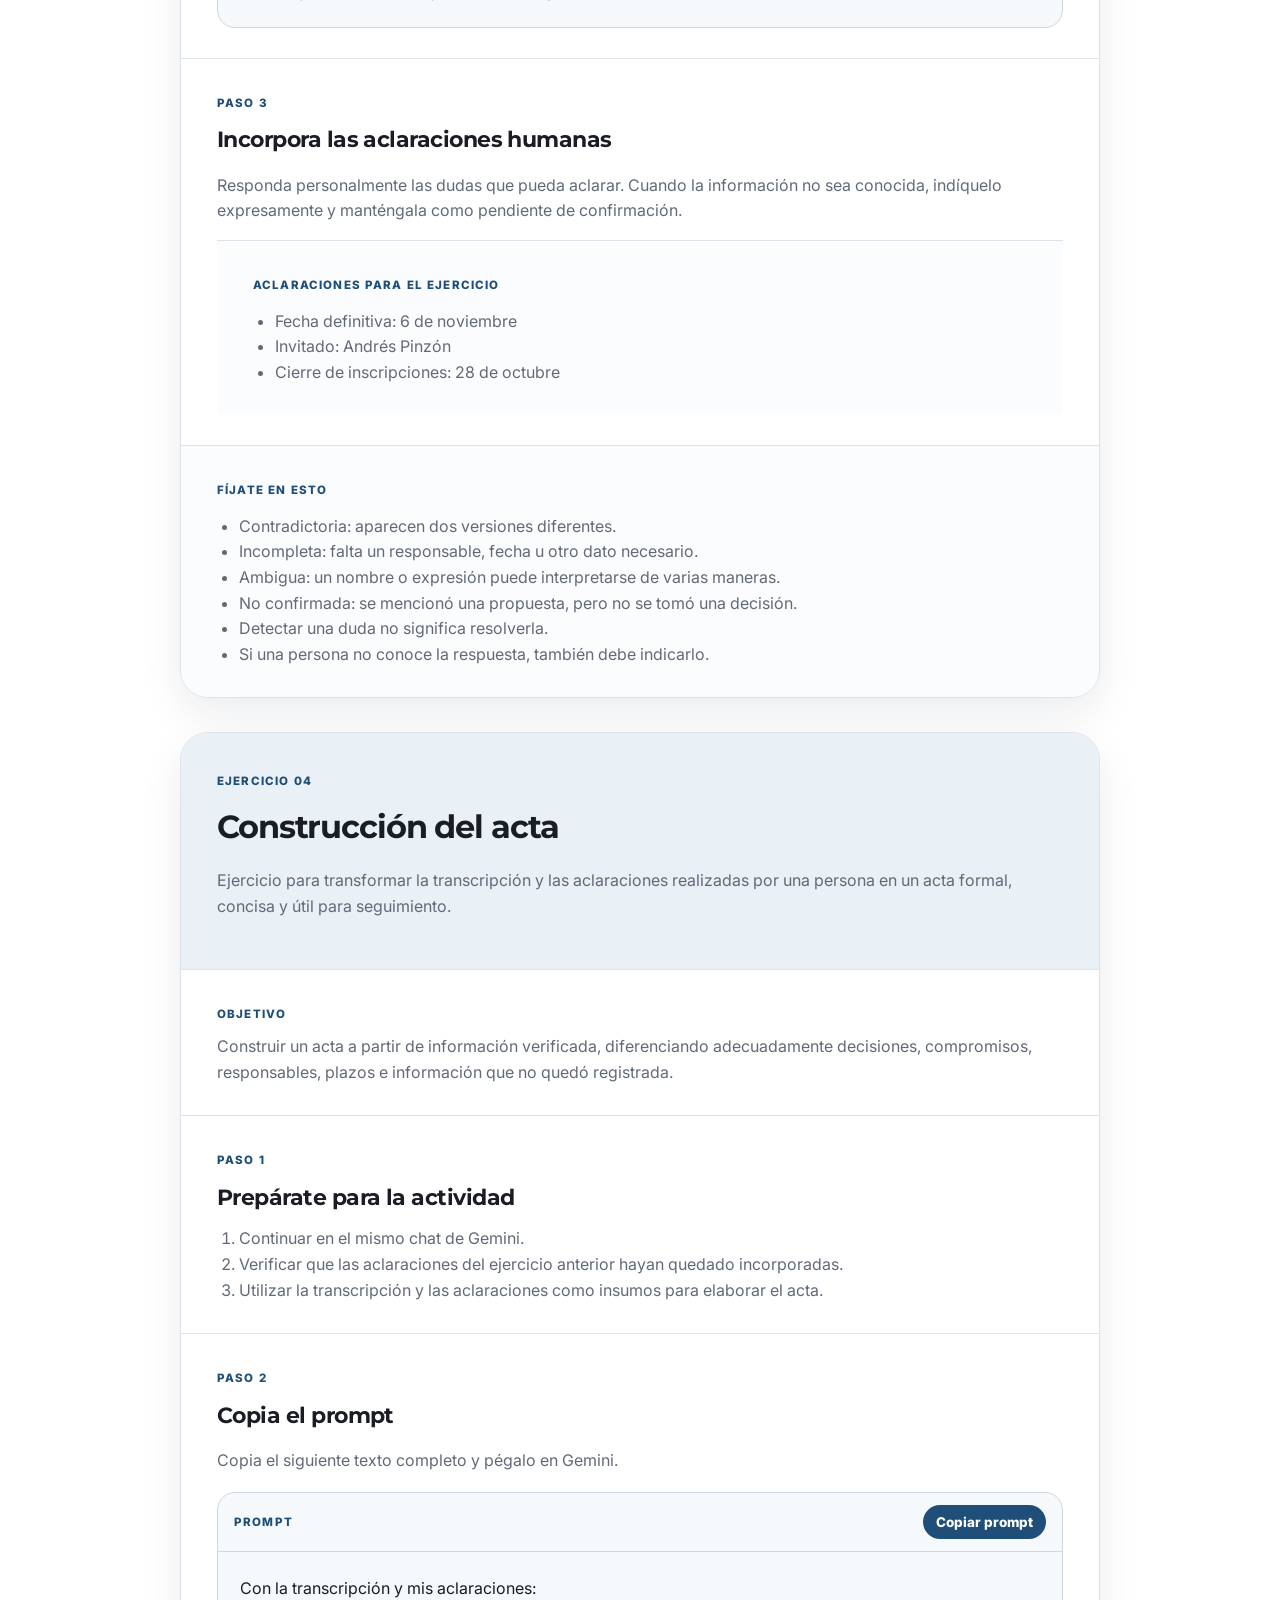
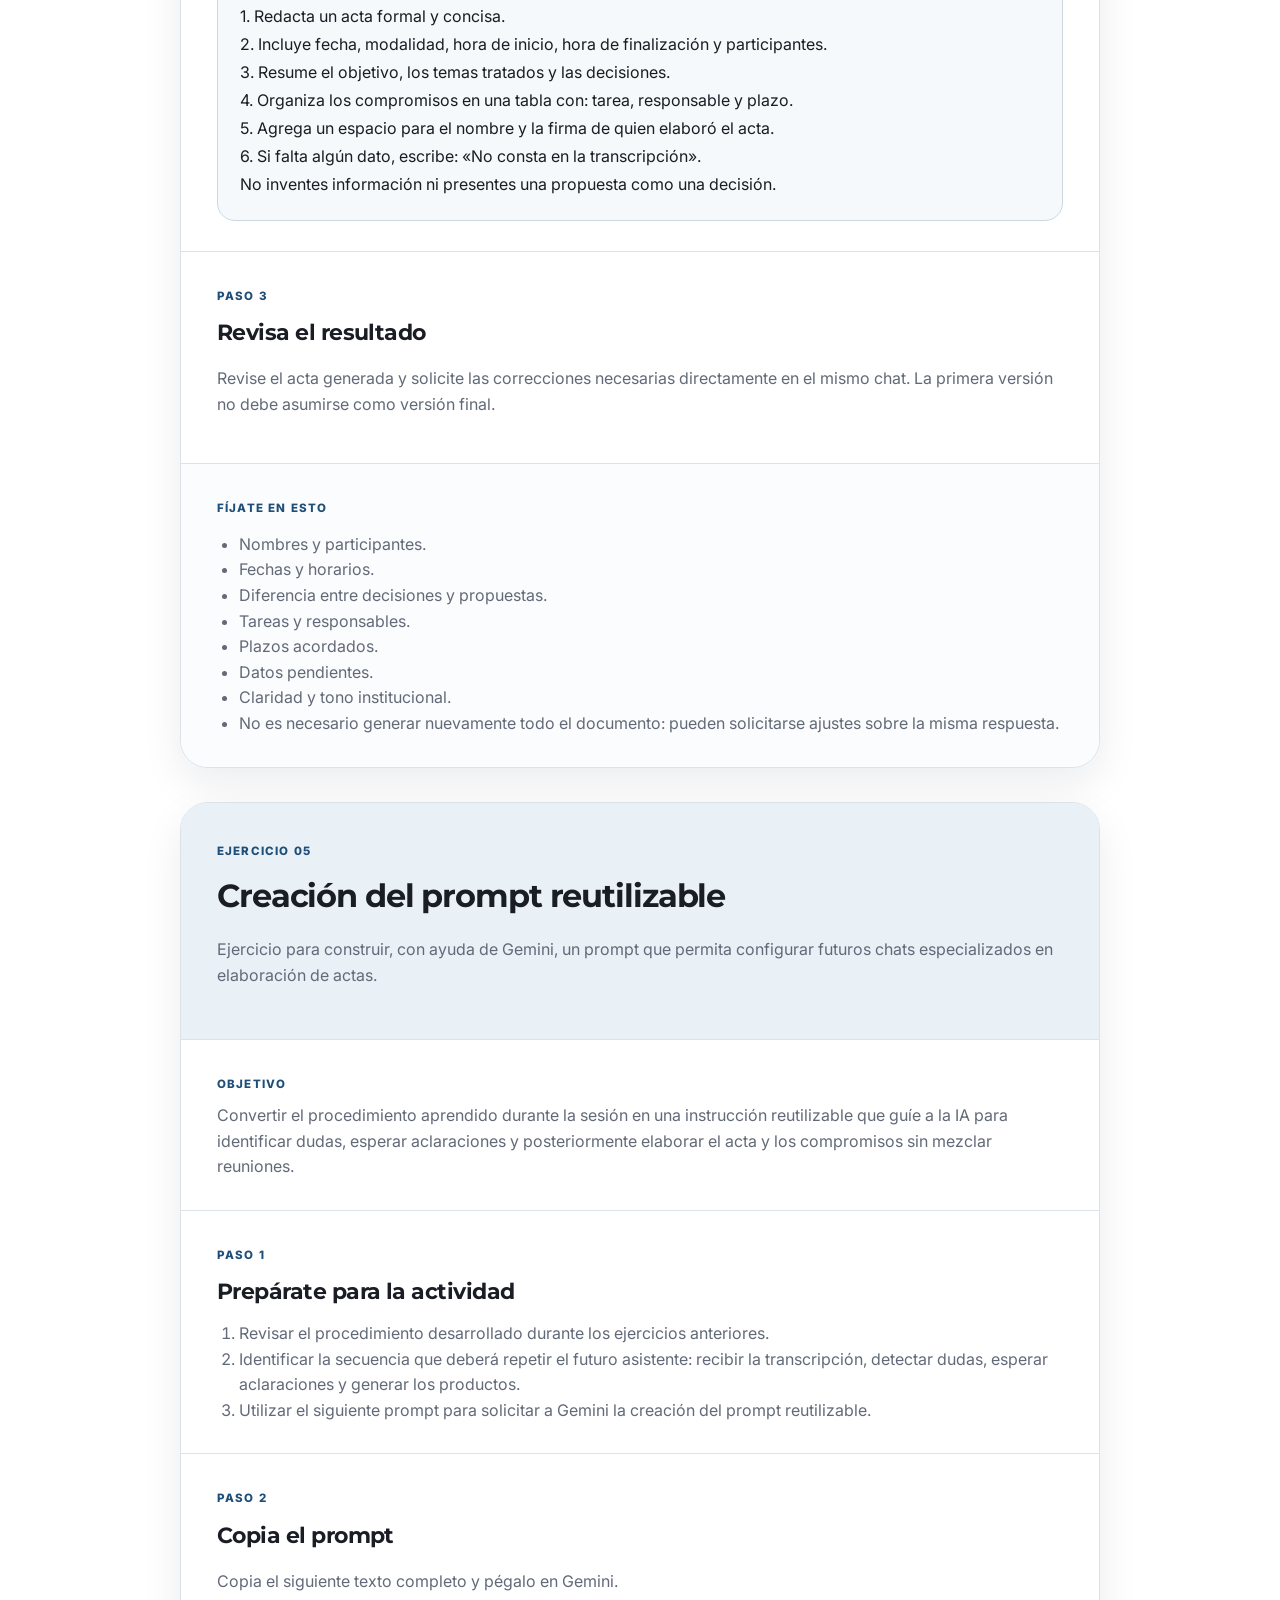
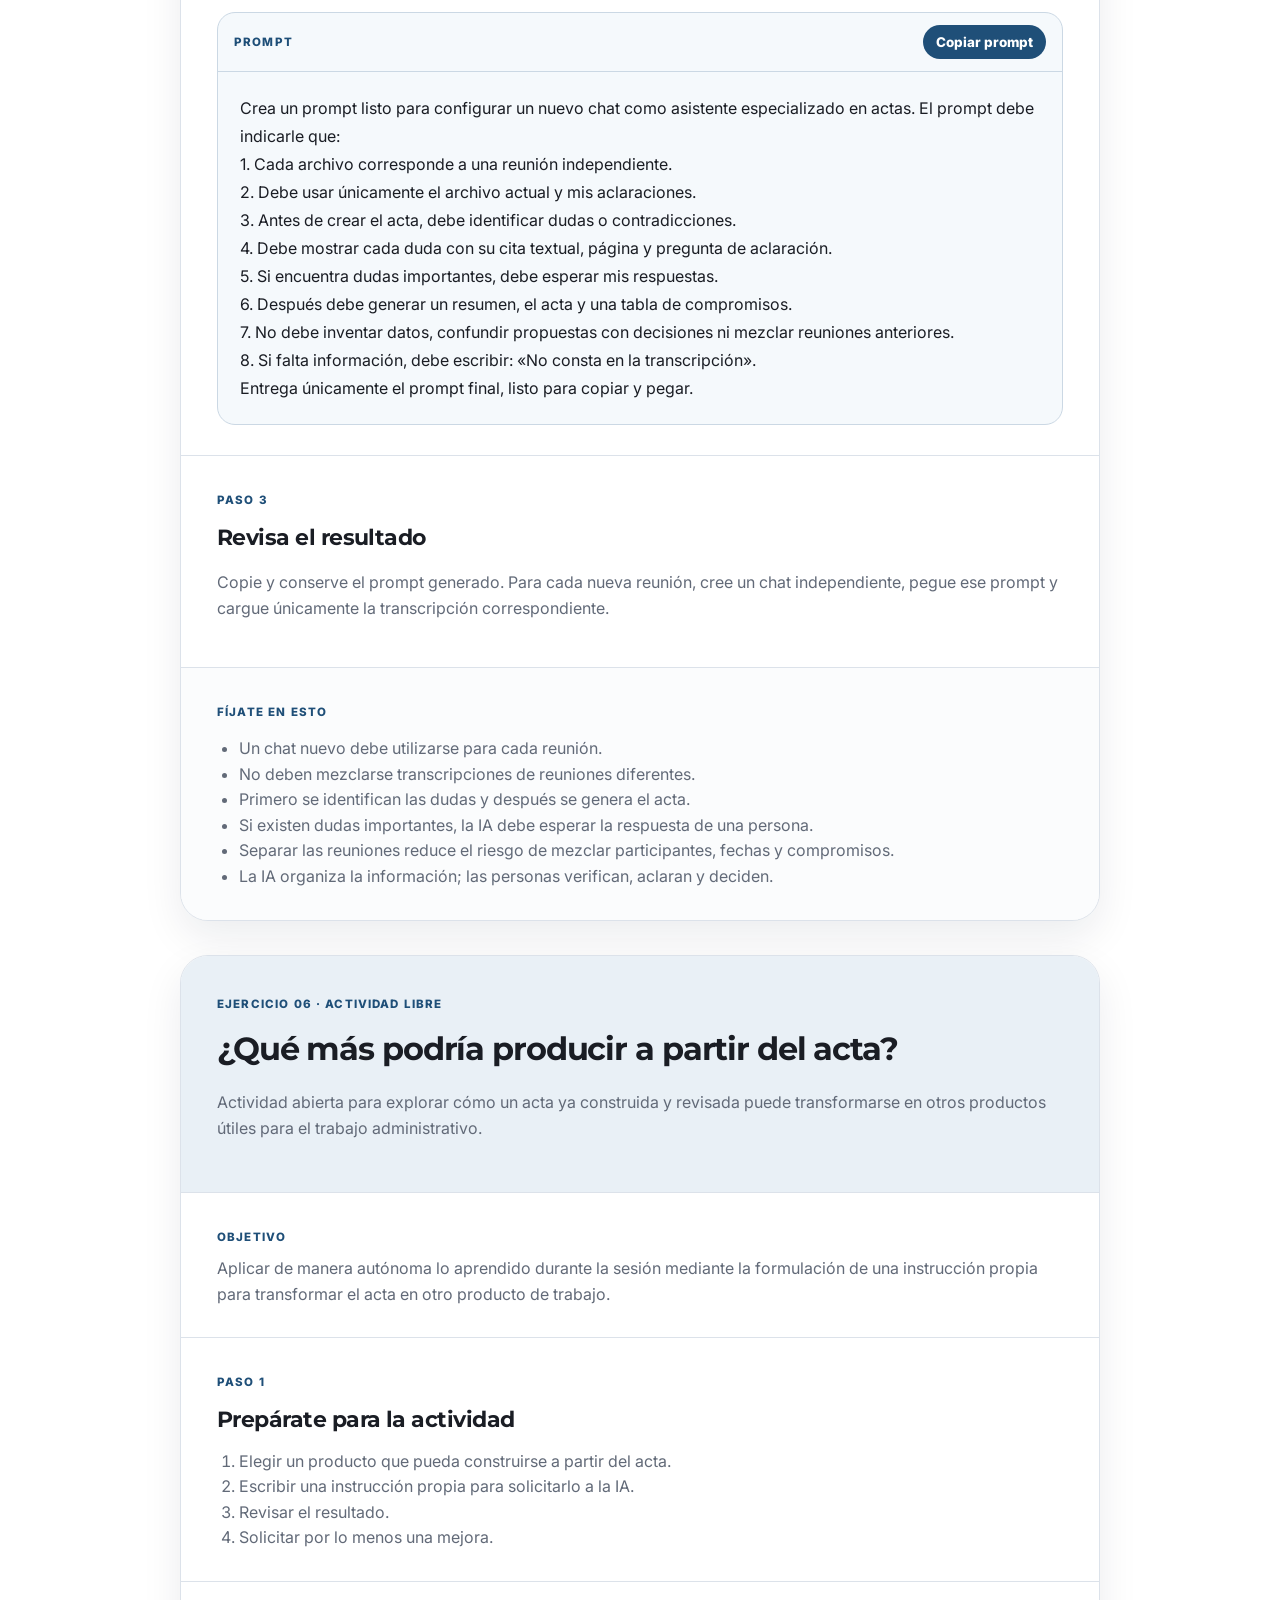
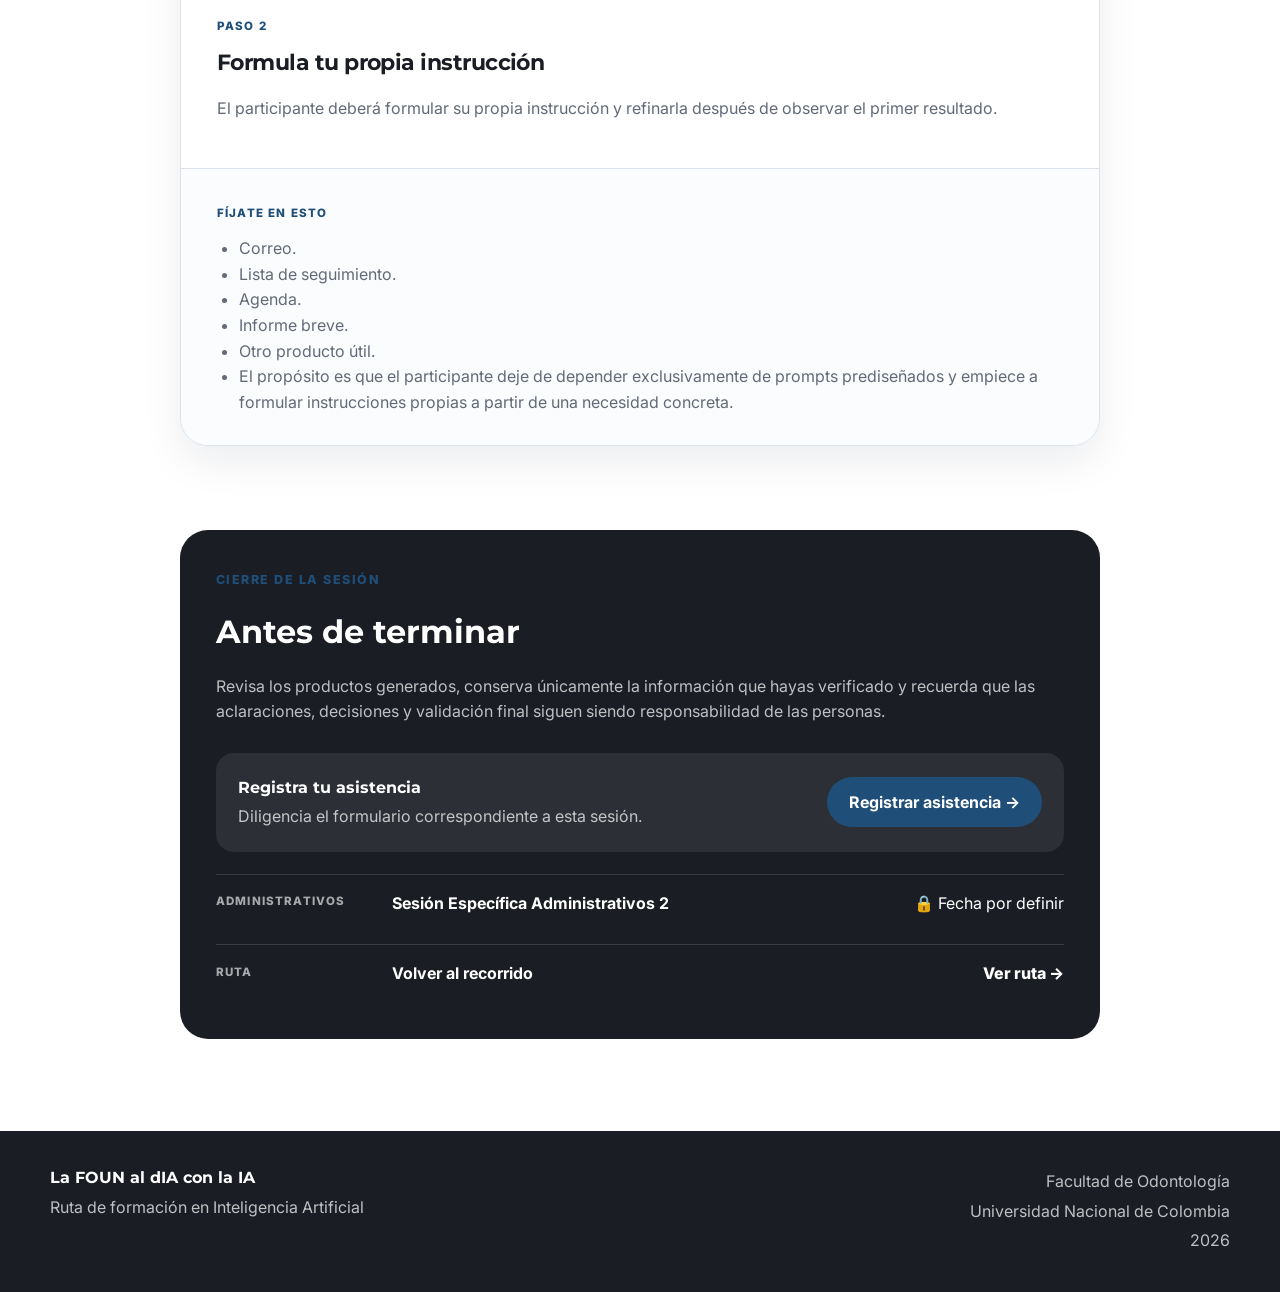
==== commit c4b3f06a: "Add files via upload" ====
--- a/administrativos-1.html
+++ b/administrativos-1.html
@@ -1,230 +1,48 @@
-<!DOCTYPE html>
-<html lang="es">
-<head>
-  <meta charset="UTF-8">
-  <meta name="viewport" content="width=device-width, initial-scale=1.0">
-  <meta name="description" content="Sesión Específica Administrativos 1 - La FOUN al dIA con la IA">
-  <title>Sesión Específica Administrativos 1 | La FOUN al dIA con la IA</title>
-  <link rel="preconnect" href="https://fonts.googleapis.com">
-  <link rel="preconnect" href="https://fonts.gstatic.com" crossorigin>
-  <link href="https://fonts.googleapis.com/css2?family=Inter:wght@400;500;600;700&family=Montserrat:wght@600;700;800&display=swap" rel="stylesheet">
-  <link rel="stylesheet" href="styles.css">
-</head>
-<body>
-
-<header class="site-header">
-  <div class="container header-inner">
-    <a class="brand" href="index.html"><span class="brand-main">La FOUN al dIA con la IA</span></a>
-    <button class="menu-toggle" type="button" aria-expanded="false" aria-controls="main-nav">
-      <span class="sr-only">Abrir menú</span><span></span><span></span><span></span>
-    </button>
-    <nav id="main-nav" class="main-nav" aria-label="Navegación principal">
-      <a href="index.html" >Inicio</a>
-      <a href="docentes.html" >Docentes</a>
-      <a href="administrativos.html" >Administrativos</a>
-      <a href="estudiantes.html" >Estudiantes</a>
-    </nav>
-    <div class="institution">Facultad de Odontología · UNAL</div>
-  </div>
-</header>
-
-<main class="session-page" data-session-page="administrativos-1">
-  <div id="locked-session-message" class="locked-page-message" hidden>
-    <div class="locked-page-card">
-      <span class="locked-icon">🔒</span>
-      <span class="eyebrow">Sesión aún no disponible</span>
-      <h1 id="locked-session-title">Sesión Específica Administrativos 1</h1>
-      <p id="locked-session-date">Esta sesión se habilitará próximamente.</p>
-      <a href="index.html" class="button button-primary">Volver al inicio</a>
-    </div>
-  </div>
-
-  <div id="session-content">
-    <section class="session-hero">
-      <div class="container">
-        <nav class="breadcrumbs"><a href="index.html">Inicio</a><span>›</span><span>Sesión específica · Administrativos 01</span></nav>
-        <span class="eyebrow">Sesión específica · Administrativos 01</span>
-        <h1>Sesión Específica Administrativos 1</h1>
-        <p>Primera sesión específica de la ruta para administrativos.</p>
-        <div class="session-hero-meta"><span>Administrativos</span><span>Duración: Por definir</span></div>
-        <a class="button button-primary" href="assets/presentations/administrativos-1.pdf" download>↓ Descargar presentación</a>
-      </div>
-    </section>
-
-    <section class="session-outline">
-      <div class="container">
-        <div class="section-heading compact"><span class="eyebrow">En esta sesión</span><h2>Tu recorrido</h2></div>
-        <div class="outline-list">
-          <div class="outline-item"><span>01</span><div><strong>Introducción</strong><p>[Descripción breve del primer momento.]</p></div></div>
-          <div class="outline-item"><span>02</span><div><strong>Demostración</strong><p>[Descripción breve de la demostración.]</p></div></div>
-          <div class="outline-item"><span>03</span><div><strong>Ejercicio práctico</strong><p>[Descripción breve de la actividad.]</p></div></div>
-          <div class="outline-item"><span>04</span><div><strong>Cierre</strong><p>Registro de asistencia y continuidad de la ruta.</p></div></div>
-        </div>
-      </div>
-    </section>
-
-    <section class="exercise-section">
-      <div class="container exercise-stack">
-        
-<article class="exercise-card">
-  <header class="exercise-header">
-    <span class="exercise-label">EJERCICIO 01</span>
-    <h2>[Nombre del ejercicio 1]</h2>
-    <p>[Una frase breve sobre lo que se realizará en este ejercicio.]</p>
-  </header>
-
-  <div class="exercise-objective">
-    <span class="step-kicker">Objetivo</span>
-    <p>[Qué debería lograr el participante al finalizar el ejercicio.]</p>
-  </div>
-
-  <div class="exercise-step">
-    <span class="step-number">Paso 1</span>
-    <h3>Descarga el material</h3>
-    <p>Descarga el archivo requerido. Si este ejercicio no necesita un archivo, este bloque puede eliminarse.</p>
-    <div class="download-list">
-      <div class="download-card">
-        <div><span class="file-type">ARCHIVO</span><strong>[Nombre del archivo de práctica]</strong><small>PDF / DOCX / XLSX / JPG</small></div>
-        <a class="download-button" href="assets/files/administrativos-1-ejercicio-1.pdf" download>↓ Descargar archivo</a>
-      </div>
-    </div>
-  </div>
-
-  <div class="exercise-step">
-    <span class="step-number">Paso 2</span>
-    <h3>Prepara la herramienta</h3>
-    <ol><li>Abre la herramienta de IA indicada durante la sesión.</li><li>Inicia una conversación nueva.</li><li>Adjunta el archivo descargado, si corresponde.</li></ol>
-  </div>
-
-  <div class="exercise-step">
-    <span class="step-number">Paso 3</span>
-    <h3>Copia el prompt</h3>
-    <p>Copia el texto completo y pégalo en la herramienta.</p>
-    <div class="prompt-block">
-      <div class="prompt-topbar"><span>PROMPT</span><button class="copy-prompt" type="button" data-copy-target="administrativos-1-p1">Copiar prompt</button></div>
-      <div id="administrativos-1-p1" class="prompt-text">Actúa como [rol o contexto].
-
-Necesito que [instrucción principal].
-
-Entrega:
-1. [Resultado esperado 1]
-2. [Resultado esperado 2]
-3. [Resultado esperado 3]
-
-No inventes información que no esté disponible en los insumos.</div>
-    </div>
-  </div>
-
-  <div class="exercise-step">
-    <span class="step-number">Paso 4</span>
-    <h3>Ejecuta el ejercicio</h3>
-    <ol><li>Pega el prompt.</li><li>Ejecuta la consulta.</li><li>Revisa la respuesta generada.</li></ol>
-  </div>
-
-  <aside class="reflection-box">
-    <span class="step-kicker">Fíjate en esto</span>
-    <ul><li>¿La IA siguió todas las instrucciones?</li><li>¿Qué información requiere verificación?</li><li>¿Qué modificarías para obtener una respuesta más útil?</li></ul>
-  </aside>
-</article>
-
-        
-<article class="exercise-card">
-  <header class="exercise-header">
-    <span class="exercise-label">EJERCICIO 02</span>
-    <h2>[Nombre del ejercicio 2]</h2>
-    <p>[Ejercicio de varias etapas para consultas iterativas o comparación de documentos.]</p>
-  </header>
-
-  <div class="exercise-objective">
-    <span class="step-kicker">Objetivo</span>
-    <p>[Qué debería lograr el participante al finalizar el ejercicio.]</p>
-  </div>
-
-  <div class="exercise-step">
-    <span class="step-number">Paso 1</span>
-    <h3>Descarga los archivos</h3>
-    <div class="download-list">
-      <div class="download-card">
-        <div><span class="file-type">ARCHIVO 1</span><strong>[Nombre del primer archivo]</strong><small>PDF / DOCX / XLSX / JPG</small></div>
-        <a class="download-button" href="assets/files/administrativos-1-ejercicio-2-archivo-1.pdf" download>↓ Descargar archivo 1</a>
-      </div>
-      <div class="download-card">
-        <div><span class="file-type">ARCHIVO 2</span><strong>[Nombre del segundo archivo]</strong><small>PDF / DOCX / XLSX / JPG</small></div>
-        <a class="download-button" href="assets/files/administrativos-1-ejercicio-2-archivo-2.pdf" download>↓ Descargar archivo 2</a>
-      </div>
-    </div>
-  </div>
-
-  <div class="exercise-step">
-    <span class="step-number">Paso 2</span>
-    <h3>Realiza la primera consulta</h3>
-    <div class="prompt-block">
-      <div class="prompt-topbar"><span>PROMPT 1</span><button class="copy-prompt" type="button" data-copy-target="administrativos-1-p2-a">Copiar prompt</button></div>
-      <div id="administrativos-1-p2-a" class="prompt-text">[Primer prompt completo del ejercicio.]
-
-Incluye aquí todas las instrucciones que el participante debe copiar.</div>
-    </div>
-  </div>
-
-  <div class="exercise-step">
-    <span class="step-number">Paso 3</span>
-    <h3>Revisa el resultado</h3>
-    <p>[Indicación breve sobre qué debe observar el participante antes de continuar.]</p>
-  </div>
-
-  <div class="exercise-step">
-    <span class="step-number">Paso 4</span>
-    <h3>Profundiza la consulta</h3>
-    <div class="prompt-block">
-      <div class="prompt-topbar"><span>PROMPT 2</span><button class="copy-prompt" type="button" data-copy-target="administrativos-1-p2-b">Copiar prompt</button></div>
-      <div id="administrativos-1-p2-b" class="prompt-text">[Segundo prompt completo del ejercicio.]
-
-Este bloque permite continuar la conversación de forma guiada.</div>
-    </div>
-  </div>
-
-  <aside class="reflection-box">
-    <span class="step-kicker">Fíjate en esto</span>
-    <ul><li>¿Qué cambió entre la primera y la segunda respuesta?</li><li>¿Qué información debería verificarse?</li><li>¿La segunda instrucción mejoró el resultado?</li></ul>
-  </aside>
-</article>
-
-      </div>
-    </section>
-
-    <section class="session-close">
-      <div class="container">
-        <div class="close-card">
-          <span class="eyebrow">Cierre de la sesión</span>
-          <h2>Antes de terminar</h2>
-          <p>[Síntesis breve de los aprendizajes o actividades realizadas durante la sesión.]</p>
-
-          <div class="attendance-box">
-            <div><strong>Registra tu asistencia</strong><p>Diligencia el formulario correspondiente a esta sesión.</p></div>
-            <a class="button button-primary" href="#" target="_blank" rel="noopener">Registrar asistencia →</a>
-          </div>
-
-          <div class="continue-options" id="continue-options"></div>
-        </div>
-      </div>
-    </section>
-  </div>
-</main>
-
-<footer class="site-footer">
-  <div class="container footer-inner">
-    <div>
-      <strong>La FOUN al dIA con la IA</strong>
-      <p>Ruta de formación en Inteligencia Artificial</p>
-    </div>
-    <div class="footer-meta">
-      <p>Facultad de Odontología</p>
-      <p>Universidad Nacional de Colombia</p>
-      <p>2026</p>
-    </div>
-  </div>
-</footer>
-
-<script src="site-config.js"></script>
-<script src="main.js"></script>
-</body></html>
+<!DOCTYPE html><html lang="es"><head><meta charset="UTF-8"><meta name="viewport" content="width=device-width, initial-scale=1.0">
+<meta name="description" content="Reuniones, acuerdos y seguimiento con IA - La FOUN al dIA con la IA"><title>Reuniones, acuerdos y seguimiento con IA | La FOUN al dIA con la IA</title>
+<link rel="preconnect" href="https://fonts.googleapis.com"><link rel="preconnect" href="https://fonts.gstatic.com" crossorigin><link href="https://fonts.googleapis.com/css2?family=Inter:wght@400;500;600;700&family=Montserrat:wght@600;700;800&display=swap" rel="stylesheet"><link rel="stylesheet" href="styles.css"></head>
+<body><header class="site-header"><div class="container header-inner"><a class="brand" href="index.html"><span class="brand-main">La FOUN al dIA con la IA</span></a><button class="menu-toggle" type="button" aria-expanded="false" aria-controls="main-nav"><span class="sr-only">Abrir menú</span><span></span><span></span><span></span></button><nav id="main-nav" class="main-nav" aria-label="Navegación principal"><a href="index.html">Inicio</a><a href="docentes.html">Docentes</a><a href="administrativos.html">Administrativos</a><a href="estudiantes.html">Estudiantes</a></nav><div class="institution">Facultad de Odontología · UNAL</div></div></header>
+<main class="session-page" data-session-page="administrativos-1"><div id="locked-session-message" class="locked-page-message" hidden><div class="locked-page-card"><span class="locked-icon">🔒</span><span class="eyebrow">Sesión aún no disponible</span><h1 id="locked-session-title">Reuniones, acuerdos y seguimiento con IA</h1><p id="locked-session-date">Esta sesión se habilitará próximamente.</p><a href="index.html" class="button button-primary">Volver al inicio</a></div></div>
+<div id="session-content"><section class="session-hero"><div class="container"><nav class="breadcrumbs"><a href="index.html">Inicio</a><span>›</span><span>Sesión específica · Administrativos 01</span></nav><span class="eyebrow">Sesión específica · Administrativos 01</span><h1>Reuniones, acuerdos y seguimiento con IA</h1><p>Sesión práctica orientada a transformar el contenido de una reunión en información clara, verificable y útil mediante herramientas de inteligencia artificial. Los participantes conocerán alternativas para registrar y transcribir reuniones, trabajarán con una transcripción ficticia en Gemini, verificarán información mediante citas y páginas, identificarán datos que requieren aclaración, construirán un acta y crearán un prompt reutilizable para aplicar el procedimiento en futuras reuniones. La sesión desarrolla un flujo completo: reunión → transcripción → verificación → aclaraciones → acta → seguimiento.</p><div class="session-hero-meta"><span>Administrativos</span><span>Duración: 120 minutos</span></div><a class="button button-primary" href="assets/presentations/S_ESP_ADM_1.pdf" download>↓ Descargar presentación</a></div></section>
+<section class="session-outline"><div class="container"><div class="section-heading compact"><span class="eyebrow">En esta sesión</span><h2>Tu recorrido</h2></div><div class="outline-list"><div class="outline-item"><span>01</span><div><strong>Reconocer alternativas para registrar y transcribir reuniones virtuales y presenciales.</strong></div></div><div class="outline-item"><span>02</span><div><strong>Diferenciar una transcripción de un acta y comprender el papel de cada una.</strong></div></div><div class="outline-item"><span>03</span><div><strong>Cargar y explorar una transcripción ficticia utilizando Gemini.</strong></div></div><div class="outline-item"><span>04</span><div><strong>Resumir información y respaldar los hallazgos con citas, participantes y páginas.</strong></div></div><div class="outline-item"><span>05</span><div><strong>Detectar información contradictoria, incompleta, ambigua o no confirmada.</strong></div></div><div class="outline-item"><span>06</span><div><strong>Incorporar aclaraciones humanas antes de elaborar productos finales.</strong></div></div><div class="outline-item"><span>07</span><div><strong>Construir y revisar un acta formal a partir de la transcripción.</strong></div></div><div class="outline-item"><span>08</span><div><strong>Crear un prompt reutilizable para futuras reuniones.</strong></div></div><div class="outline-item"><span>09</span><div><strong>Transformar el acta en otros productos de seguimiento.</strong></div></div></div></div></section>
+<section class="exercise-section"><div class="container exercise-stack"><article class="exercise-card"><header class="exercise-header"><span class="exercise-label">EJERCICIO 01</span><h2>¿Qué considera importante Gemini?</h2><p>Primer acercamiento a la transcripción ficticia para observar qué información prioriza Gemini cuando se solicita un resumen relativamente abierto.</p></header><div class="exercise-objective"><span class="step-kicker">Objetivo</span><p>Reconocer que una herramienta de IA realiza decisiones de selección al resumir información y que diferentes ejecuciones pueden priorizar elementos distintos de una misma transcripción.</p></div><div class="exercise-step"><span class="step-number">Paso 1</span><h3>Descarga el material</h3>
+        <div class="download-list"><div class="download-card"><div><span class="file-type">PDF</span><strong>ADM01_Transcripcion_ficticia_reunion.pdf</strong><small>Archivo para los ejercicios 1 a 4</small></div>
+        <a class="download-button" href="assets/files/ADM01_Transcripcion_ficticia_reunion.pdf" download>↓ Descargar archivo</a></div></div></div><div class="exercise-step"><span class="step-number">Paso 2</span><h3>Prepárate para la actividad</h3><ol><li>Abrir un chat nuevo en Gemini.</li><li>Seleccionar la opción para adjuntar archivos.</li><li>Cargar ADM01_Transcripcion_ficticia_reunion.pdf.</li><li>Esperar hasta que el archivo aparezca correctamente cargado.</li><li>Mantener el mismo chat durante los cuatro primeros ejercicios.</li></ol></div><div class="exercise-step"><span class="step-number">Paso 3</span><h3>Copia el prompt</h3><p>Copia el siguiente texto completo y pégalo en Gemini.</p>
+        <div class="prompt-block"><div class="prompt-topbar"><span>PROMPT</span><button class="copy-prompt" type="button" data-copy-target="adm01-prompt-1">Copiar prompt</button></div><div id="adm01-prompt-1" class="prompt-text">Lee toda la transcripción y:
+1. Resume en máximo ocho viñetas los aspectos que consideres más importantes.
+2. Incluye los principales temas, decisiones y compromisos.
+3. Usa únicamente información del documento.
+4. No completes ni inventes datos.</div></div></div><div class="exercise-step"><span class="step-number">Paso 4</span><h3>Revisa el resultado</h3><p>Compare su resultado con el obtenido por otros participantes e identifique qué información fue priorizada o excluida.</p></div><aside class="reflection-box"><span class="step-kicker">Fíjate en esto</span><ul><li>¿Qué información priorizó Gemini?</li><li>¿Qué información dejó por fuera?</li><li>¿Separó las decisiones de las propuestas?</li><li>¿Presentó como cierto algún dato poco claro?</li><li>Cuando se pide un resumen abierto, la IA también decide qué considera importante.</li></ul></aside></article><article class="exercise-card"><header class="exercise-header"><span class="exercise-label">EJERCICIO 02</span><h2>Resumen con información verificable</h2><p>Ejercicio para pasar de un resumen general a una extracción de información que pueda comprobarse directamente en la transcripción.</p></header><div class="exercise-objective"><span class="step-kicker">Objetivo</span><p>Aprender a solicitar que cada punto relevante esté acompañado por evidencia concreta de la fuente, incluyendo una cita textual, el participante que realizó la intervención y la página correspondiente.</p></div><div class="exercise-step"><span class="step-number">Paso 1</span><h3>Prepárate para la actividad</h3><ol><li>Continuar en el mismo chat utilizado en el ejercicio anterior.</li><li>Mantener cargada la transcripción ficticia.</li><li>Utilizar el siguiente prompt para solicitar información verificable.</li></ol></div><div class="exercise-step"><span class="step-number">Paso 2</span><h3>Copia el prompt</h3><p>Copia el siguiente texto completo y pégalo en Gemini.</p>
+        <div class="prompt-block"><div class="prompt-topbar"><span>PROMPT</span><button class="copy-prompt" type="button" data-copy-target="adm01-prompt-2">Copiar prompt</button></div><div id="adm01-prompt-2" class="prompt-text">Revisa la transcripción y:
+1. Selecciona cinco puntos clave.
+2. Resume cada punto en una frase.
+3. Incluye una cita textual que lo respalde.
+4. Indica quién lo mencionó y en qué página aparece.
+5. Presenta el resultado en una tabla con estas columnas: punto clave, resumen, cita textual, participante y página.
+No incluyas información que no tenga respaldo en el documento.</div></div></div><div class="exercise-step"><span class="step-number">Paso 3</span><h3>Revisa el resultado</h3><p>Compruebe directamente en el PDF algunos de los puntos incluidos por Gemini antes de considerar correcta la tabla.</p></div><aside class="reflection-box"><span class="step-kicker">Fíjate en esto</span><ul><li>¿La cita respalda realmente el resumen?</li><li>¿La frase fue copiada de manera fiel?</li><li>¿El participante está correctamente identificado?</li><li>¿La información aparece realmente en la página indicada?</li><li>Una tabla organizada visualmente no garantiza que la información sea correcta.</li><li>La cita facilita la verificación, pero no sustituye la interpretación humana.</li></ul></aside></article><article class="exercise-card"><header class="exercise-header"><span class="exercise-label">EJERCICIO 03</span><h2>Busquemos lo que no está claro</h2><p>Ejercicio para localizar inconsistencias, faltantes y ambigüedades dentro de la transcripción antes de generar el acta.</p></header><div class="exercise-objective"><span class="step-kicker">Objetivo</span><p>Utilizar la IA para identificar información que necesita ser aclarada por una persona, evitando que la herramienta resuelva por su cuenta contradicciones o complete información inexistente.</p></div><div class="exercise-step"><span class="step-number">Paso 1</span><h3>Prepárate para la actividad</h3><ol><li>Continuar trabajando en el mismo chat de Gemini.</li><li>Mantener disponible la transcripción.</li><li>Solicitar a Gemini que busque contradicciones y datos que necesitan aclaración.</li><li>Revisar posteriormente las preguntas generadas.</li></ol></div><div class="exercise-step"><span class="step-number">Paso 2</span><h3>Copia el prompt</h3><p>Copia el siguiente texto completo y pégalo en Gemini.</p>
+        <div class="prompt-block"><div class="prompt-topbar"><span>PROMPT</span><button class="copy-prompt" type="button" data-copy-target="adm01-prompt-3">Copiar prompt</button></div><div id="adm01-prompt-3" class="prompt-text">Analiza la transcripción y:
+1. Identifica datos contradictorios, incompletos o poco claros.
+2. Revisa especialmente nombres, fechas, decisiones, responsables y plazos.
+3. Diferencia las decisiones confirmadas de las propuestas.
+4. Presenta cada hallazgo en una tabla con: dato por aclarar, versiones encontradas, cita textual, página y pregunta necesaria.
+No corrijas los datos ni elijas una versión por tu cuenta.</div></div></div><div class="exercise-step"><span class="step-number">Paso 3</span><h3>Incorpora las aclaraciones humanas</h3><p>Responda personalmente las dudas que pueda aclarar. Cuando la información no sea conocida, indíquelo expresamente y manténgala como pendiente de confirmación.</p><div class="reflection-box"><span class="step-kicker">Aclaraciones para el ejercicio</span><ul><li>Fecha definitiva: 6 de noviembre</li><li>Invitado: Andrés Pinzón</li><li>Cierre de inscripciones: 28 de octubre</li></ul></div></div><aside class="reflection-box"><span class="step-kicker">Fíjate en esto</span><ul><li>Contradictoria: aparecen dos versiones diferentes.</li><li>Incompleta: falta un responsable, fecha u otro dato necesario.</li><li>Ambigua: un nombre o expresión puede interpretarse de varias maneras.</li><li>No confirmada: se mencionó una propuesta, pero no se tomó una decisión.</li><li>Detectar una duda no significa resolverla.</li><li>Si una persona no conoce la respuesta, también debe indicarlo.</li></ul></aside></article><article class="exercise-card"><header class="exercise-header"><span class="exercise-label">EJERCICIO 04</span><h2>Construcción del acta</h2><p>Ejercicio para transformar la transcripción y las aclaraciones realizadas por una persona en un acta formal, concisa y útil para seguimiento.</p></header><div class="exercise-objective"><span class="step-kicker">Objetivo</span><p>Construir un acta a partir de información verificada, diferenciando adecuadamente decisiones, compromisos, responsables, plazos e información que no quedó registrada.</p></div><div class="exercise-step"><span class="step-number">Paso 1</span><h3>Prepárate para la actividad</h3><ol><li>Continuar en el mismo chat de Gemini.</li><li>Verificar que las aclaraciones del ejercicio anterior hayan quedado incorporadas.</li><li>Utilizar la transcripción y las aclaraciones como insumos para elaborar el acta.</li></ol></div><div class="exercise-step"><span class="step-number">Paso 2</span><h3>Copia el prompt</h3><p>Copia el siguiente texto completo y pégalo en Gemini.</p>
+        <div class="prompt-block"><div class="prompt-topbar"><span>PROMPT</span><button class="copy-prompt" type="button" data-copy-target="adm01-prompt-4">Copiar prompt</button></div><div id="adm01-prompt-4" class="prompt-text">Con la transcripción y mis aclaraciones:
+1. Redacta un acta formal y concisa.
+2. Incluye fecha, modalidad, hora de inicio, hora de finalización y participantes.
+3. Resume el objetivo, los temas tratados y las decisiones.
+4. Organiza los compromisos en una tabla con: tarea, responsable y plazo.
+5. Agrega un espacio para el nombre y la firma de quien elaboró el acta.
+6. Si falta algún dato, escribe: «No consta en la transcripción».
+No inventes información ni presentes una propuesta como una decisión.</div></div></div><div class="exercise-step"><span class="step-number">Paso 3</span><h3>Revisa el resultado</h3><p>Revise el acta generada y solicite las correcciones necesarias directamente en el mismo chat. La primera versión no debe asumirse como versión final.</p></div><aside class="reflection-box"><span class="step-kicker">Fíjate en esto</span><ul><li>Nombres y participantes.</li><li>Fechas y horarios.</li><li>Diferencia entre decisiones y propuestas.</li><li>Tareas y responsables.</li><li>Plazos acordados.</li><li>Datos pendientes.</li><li>Claridad y tono institucional.</li><li>No es necesario generar nuevamente todo el documento: pueden solicitarse ajustes sobre la misma respuesta.</li></ul></aside></article><article class="exercise-card"><header class="exercise-header"><span class="exercise-label">EJERCICIO 05</span><h2>Creación del prompt reutilizable</h2><p>Ejercicio para construir, con ayuda de Gemini, un prompt que permita configurar futuros chats especializados en elaboración de actas.</p></header><div class="exercise-objective"><span class="step-kicker">Objetivo</span><p>Convertir el procedimiento aprendido durante la sesión en una instrucción reutilizable que guíe a la IA para identificar dudas, esperar aclaraciones y posteriormente elaborar el acta y los compromisos sin mezclar reuniones.</p></div><div class="exercise-step"><span class="step-number">Paso 1</span><h3>Prepárate para la actividad</h3><ol><li>Revisar el procedimiento desarrollado durante los ejercicios anteriores.</li><li>Identificar la secuencia que deberá repetir el futuro asistente: recibir la transcripción, detectar dudas, esperar aclaraciones y generar los productos.</li><li>Utilizar el siguiente prompt para solicitar a Gemini la creación del prompt reutilizable.</li></ol></div><div class="exercise-step"><span class="step-number">Paso 2</span><h3>Copia el prompt</h3><p>Copia el siguiente texto completo y pégalo en Gemini.</p>
+        <div class="prompt-block"><div class="prompt-topbar"><span>PROMPT</span><button class="copy-prompt" type="button" data-copy-target="adm01-prompt-5">Copiar prompt</button></div><div id="adm01-prompt-5" class="prompt-text">Crea un prompt listo para configurar un nuevo chat como asistente especializado en actas. El prompt debe indicarle que:
+1. Cada archivo corresponde a una reunión independiente.
+2. Debe usar únicamente el archivo actual y mis aclaraciones.
+3. Antes de crear el acta, debe identificar dudas o contradicciones.
+4. Debe mostrar cada duda con su cita textual, página y pregunta de aclaración.
+5. Si encuentra dudas importantes, debe esperar mis respuestas.
+6. Después debe generar un resumen, el acta y una tabla de compromisos.
+7. No debe inventar datos, confundir propuestas con decisiones ni mezclar reuniones anteriores.
+8. Si falta información, debe escribir: «No consta en la transcripción».
+Entrega únicamente el prompt final, listo para copiar y pegar.</div></div></div><div class="exercise-step"><span class="step-number">Paso 3</span><h3>Revisa el resultado</h3><p>Copie y conserve el prompt generado. Para cada nueva reunión, cree un chat independiente, pegue ese prompt y cargue únicamente la transcripción correspondiente.</p></div><aside class="reflection-box"><span class="step-kicker">Fíjate en esto</span><ul><li>Un chat nuevo debe utilizarse para cada reunión.</li><li>No deben mezclarse transcripciones de reuniones diferentes.</li><li>Primero se identifican las dudas y después se genera el acta.</li><li>Si existen dudas importantes, la IA debe esperar la respuesta de una persona.</li><li>Separar las reuniones reduce el riesgo de mezclar participantes, fechas y compromisos.</li><li>La IA organiza la información; las personas verifican, aclaran y deciden.</li></ul></aside></article><article class="exercise-card"><header class="exercise-header"><span class="exercise-label">EJERCICIO 06 · ACTIVIDAD LIBRE</span><h2>¿Qué más podría producir a partir del acta?</h2><p>Actividad abierta para explorar cómo un acta ya construida y revisada puede transformarse en otros productos útiles para el trabajo administrativo.</p></header><div class="exercise-objective"><span class="step-kicker">Objetivo</span><p>Aplicar de manera autónoma lo aprendido durante la sesión mediante la formulación de una instrucción propia para transformar el acta en otro producto de trabajo.</p></div><div class="exercise-step"><span class="step-number">Paso 1</span><h3>Prepárate para la actividad</h3><ol><li>Elegir un producto que pueda construirse a partir del acta.</li><li>Escribir una instrucción propia para solicitarlo a la IA.</li><li>Revisar el resultado.</li><li>Solicitar por lo menos una mejora.</li></ol></div><div class="exercise-step"><span class="step-number">Paso 2</span><h3>Formula tu propia instrucción</h3><p>El participante deberá formular su propia instrucción y refinarla después de observar el primer resultado.</p></div><aside class="reflection-box"><span class="step-kicker">Fíjate en esto</span><ul><li>Correo.</li><li>Lista de seguimiento.</li><li>Agenda.</li><li>Informe breve.</li><li>Otro producto útil.</li><li>El propósito es que el participante deje de depender exclusivamente de prompts prediseñados y empiece a formular instrucciones propias a partir de una necesidad concreta.</li></ul></aside></article></div></section>
+<section class="session-close"><div class="container"><div class="close-card"><span class="eyebrow">Cierre de la sesión</span><h2>Antes de terminar</h2><p>Revisa los productos generados, conserva únicamente la información que hayas verificado y recuerda que las aclaraciones, decisiones y validación final siguen siendo responsabilidad de las personas.</p><div class="attendance-box"><div><strong>Registra tu asistencia</strong><p>Diligencia el formulario correspondiente a esta sesión.</p></div><a class="button button-primary" href="https://forms.gle/cXAoyrAXGrskuVTp6" target="_blank" rel="noopener">Registrar asistencia →</a></div><div class="continue-options" id="continue-options"></div></div></div></section></div></main>
+<footer class="site-footer"><div class="container footer-inner"><div><strong>La FOUN al dIA con la IA</strong><p>Ruta de formación en Inteligencia Artificial</p></div><div class="footer-meta"><p>Facultad de Odontología</p><p>Universidad Nacional de Colombia</p><p>2026</p></div></div></footer><script src="site-config.js"></script><script src="main.js"></script></body></html>
--- a/styles.css
+++ b/styles.css
@@ -57,6 +57,9 @@
 .session-close{padding:0 0 92px;background:var(--surface)}.close-card{max-width:920px;margin:0 auto;padding:36px;border-radius:var(--radius-lg);background:var(--text);color:#fff}.close-card h2{margin:0 0 10px;font-family:"Montserrat",sans-serif;font-size:2rem}.close-card>p,.attendance-box p{color:rgba(255,255,255,.72)}
 .attendance-box{display:flex;align-items:center;justify-content:space-between;gap:28px;margin-top:28px;padding:22px;border-radius:var(--radius-md);background:rgba(255,255,255,.08)}.attendance-box strong{font-family:"Montserrat",sans-serif}.attendance-box p{margin:4px 0 0}
 .continue-options{display:flex;flex-direction:column;gap:12px;margin-top:22px}.continue-options>div{display:grid;grid-template-columns:160px 1fr auto;gap:16px;align-items:center;padding:16px 0;border-top:1px solid rgba(255,255,255,.14)}.continue-options .session-type{color:rgba(255,255,255,.62)}.continue-options a{font-weight:800}
+[hidden] {
+  display: none !important;
+}
 .locked-page-message{min-height:70vh;display:grid;place-items:center;padding:60px 20px}.locked-page-card{max-width:650px;text-align:center;background:#fff;border:1px solid var(--line);border-radius:var(--radius-lg);padding:44px;box-shadow:var(--shadow-soft)}.locked-page-card h1{font-family:"Montserrat",sans-serif;font-size:2.3rem;margin:8px 0 12px}.locked-page-card p{color:var(--muted)}.locked-icon{font-size:2rem;display:block;margin-bottom:14px}
 @media(max-width:960px){.header-inner{grid-template-columns:1fr auto}.institution{display:none}.menu-toggle{display:block}.main-nav{position:absolute;top:72px;left:0;right:0;display:none;flex-direction:column;gap:0;padding:12px 20px 18px;background:#fff;border-bottom:1px solid var(--line)}.main-nav.is-open{display:flex}.main-nav a{padding:12px 0}.hero-grid{grid-template-columns:1fr;gap:36px}.hero-visual{min-height:330px}.orbit-one{width:280px;height:280px}.orbit-two{width:360px;height:360px}.routes-grid{grid-template-columns:1fr}.route-card{min-height:280px}}
 @media(max-width:820px){.session-card{grid-template-columns:54px minmax(0,1fr)}.session-action{grid-column:2;justify-self:start}}
